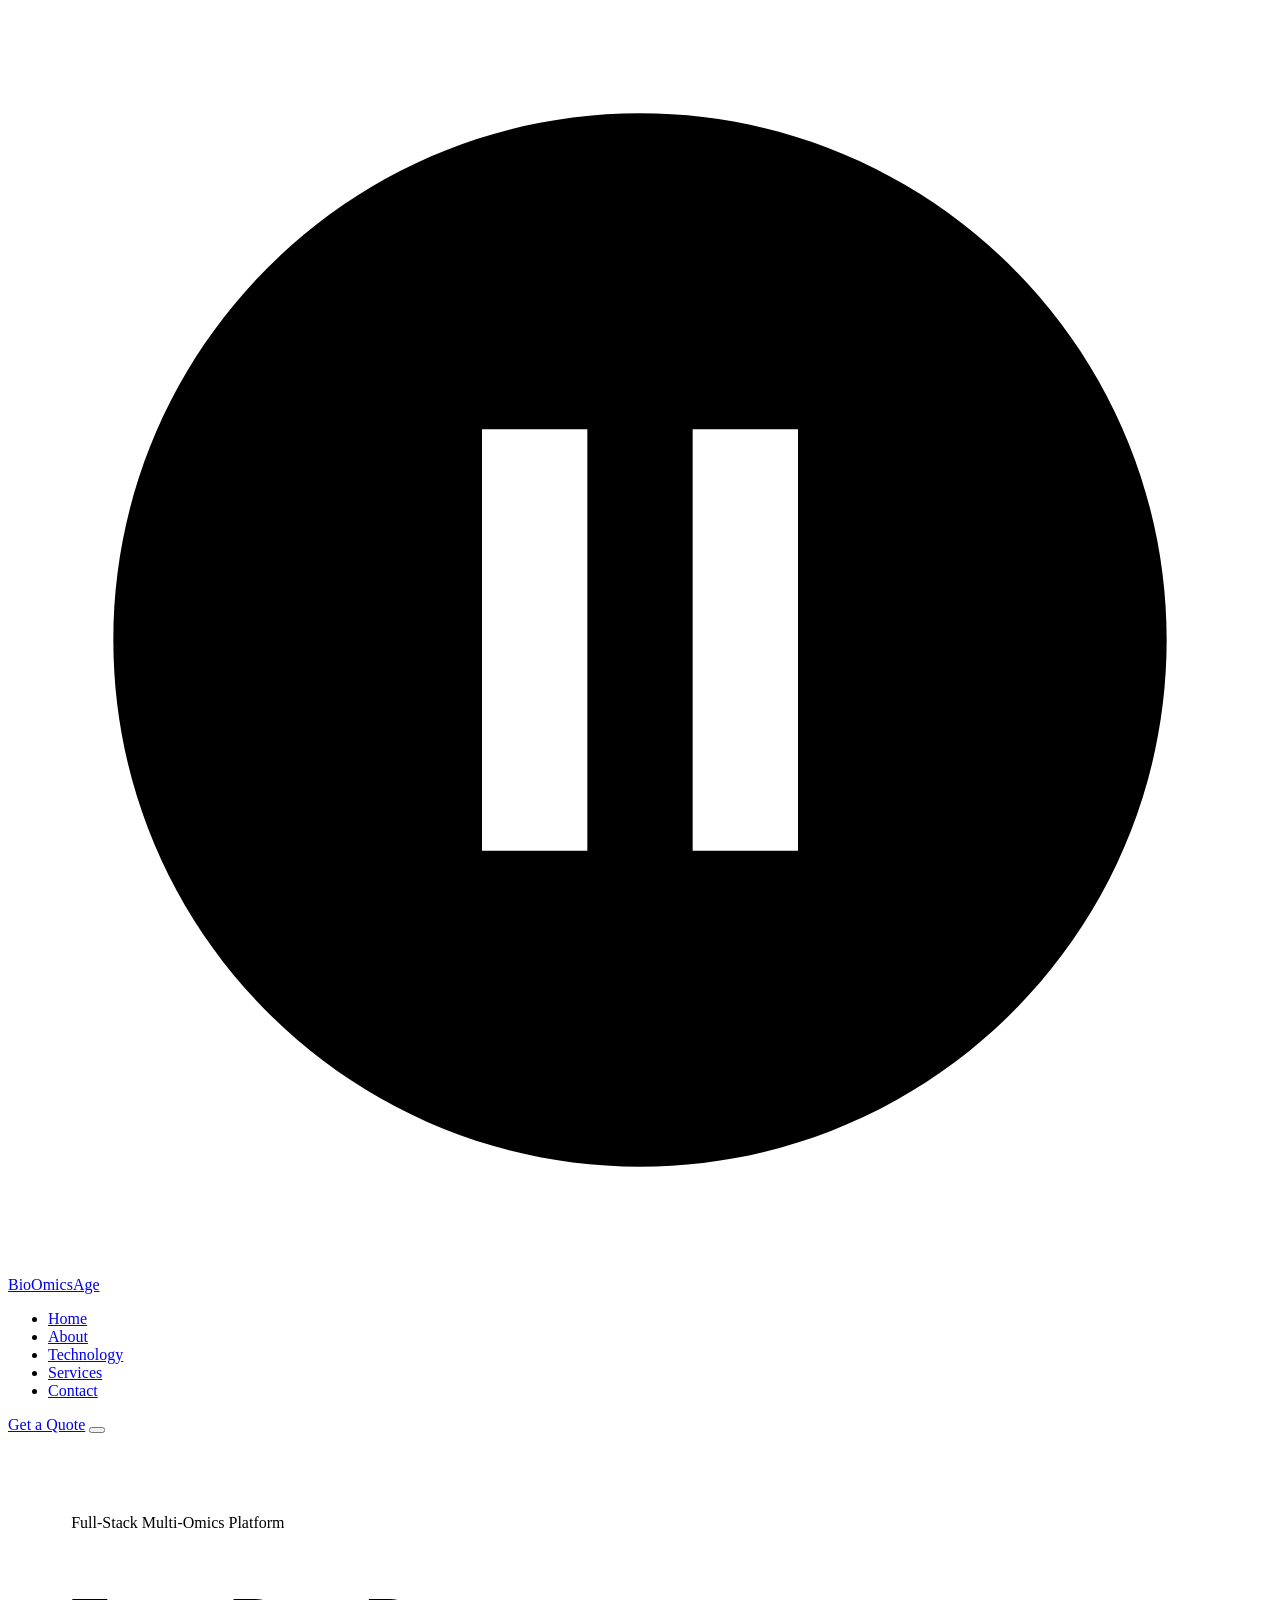
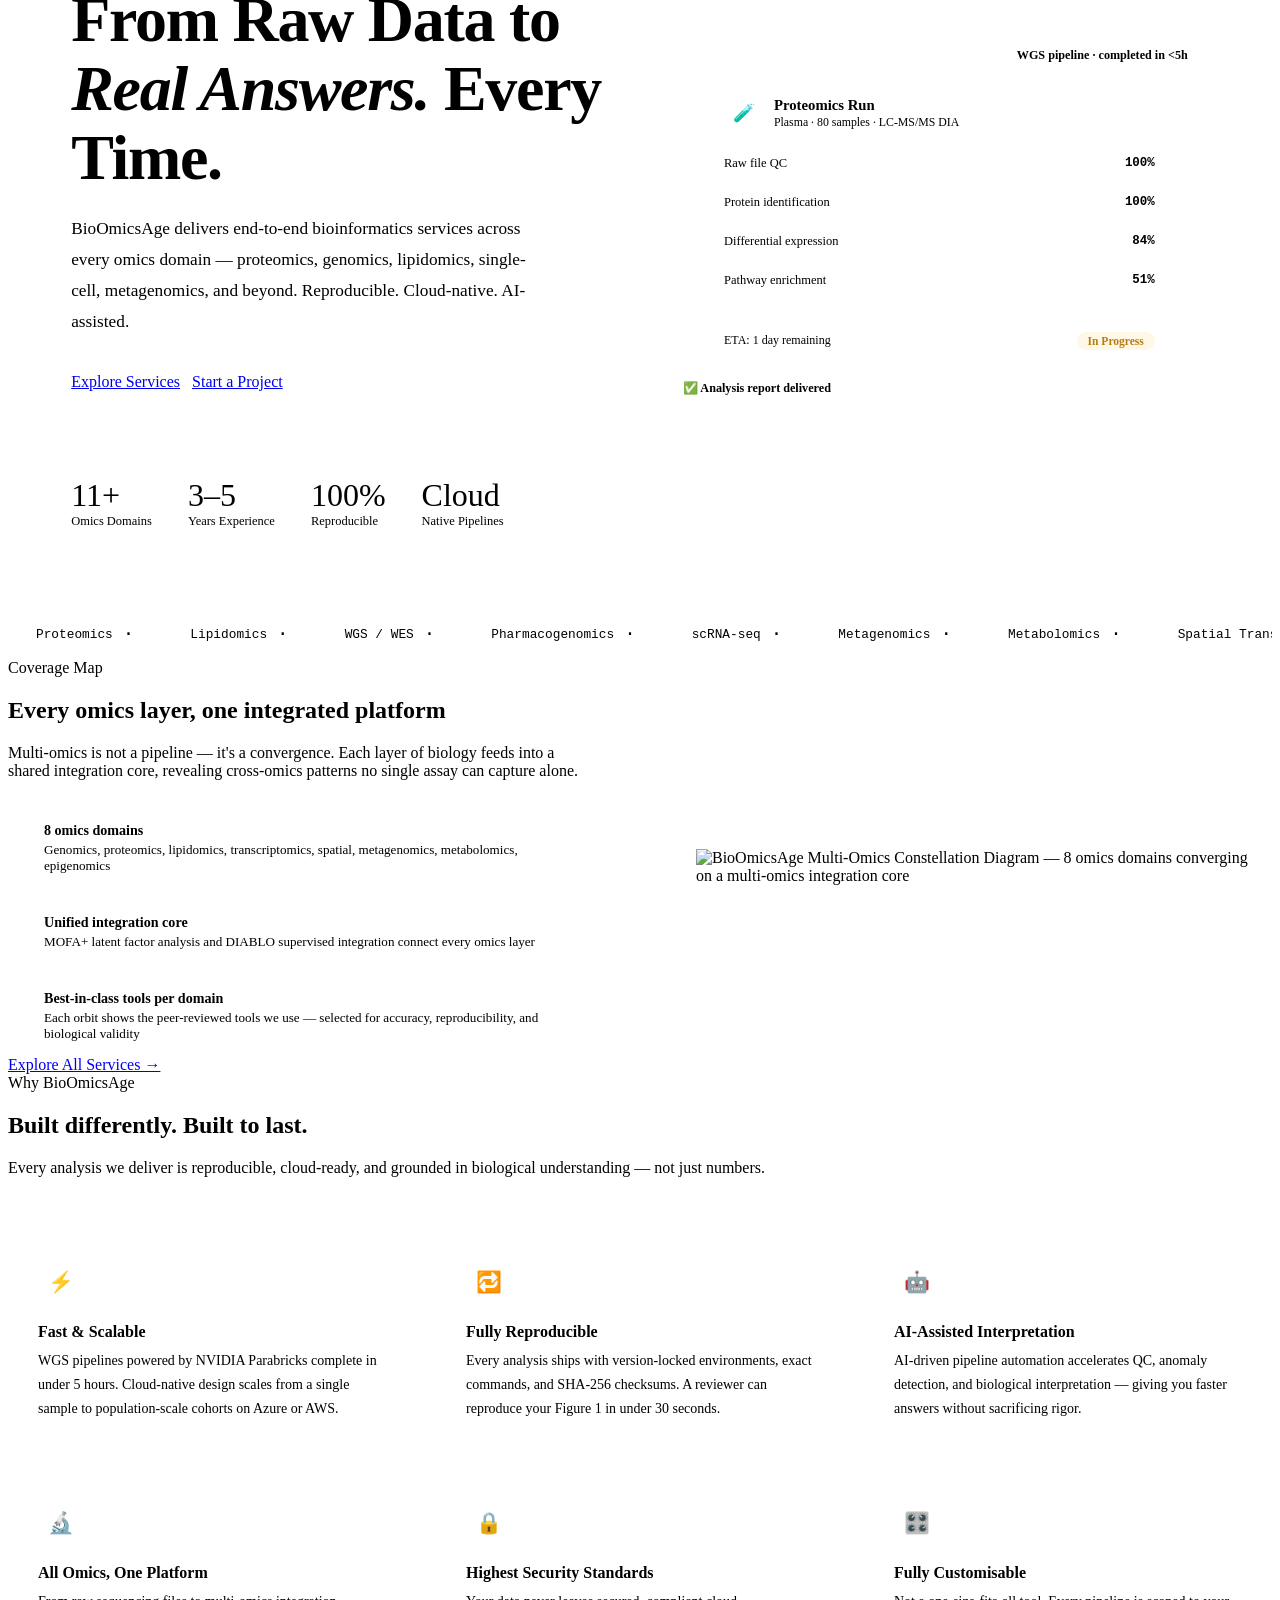
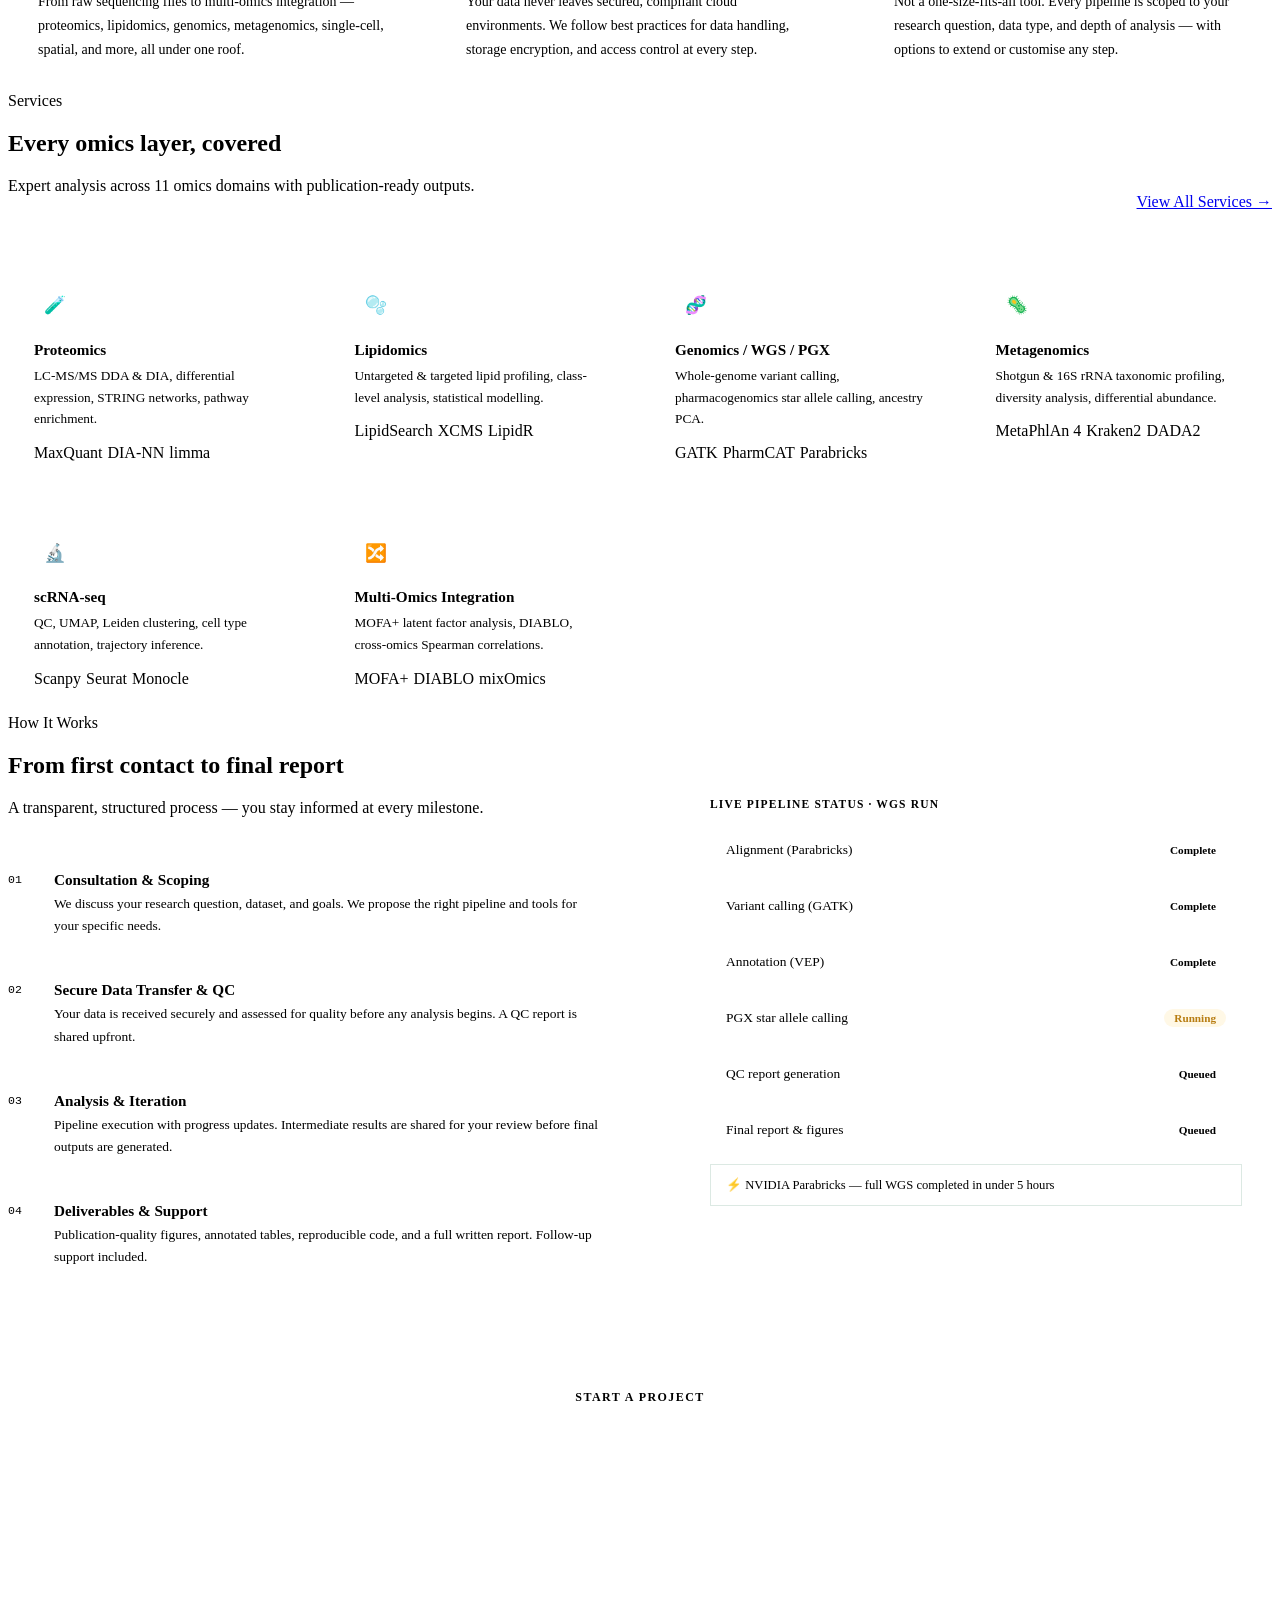
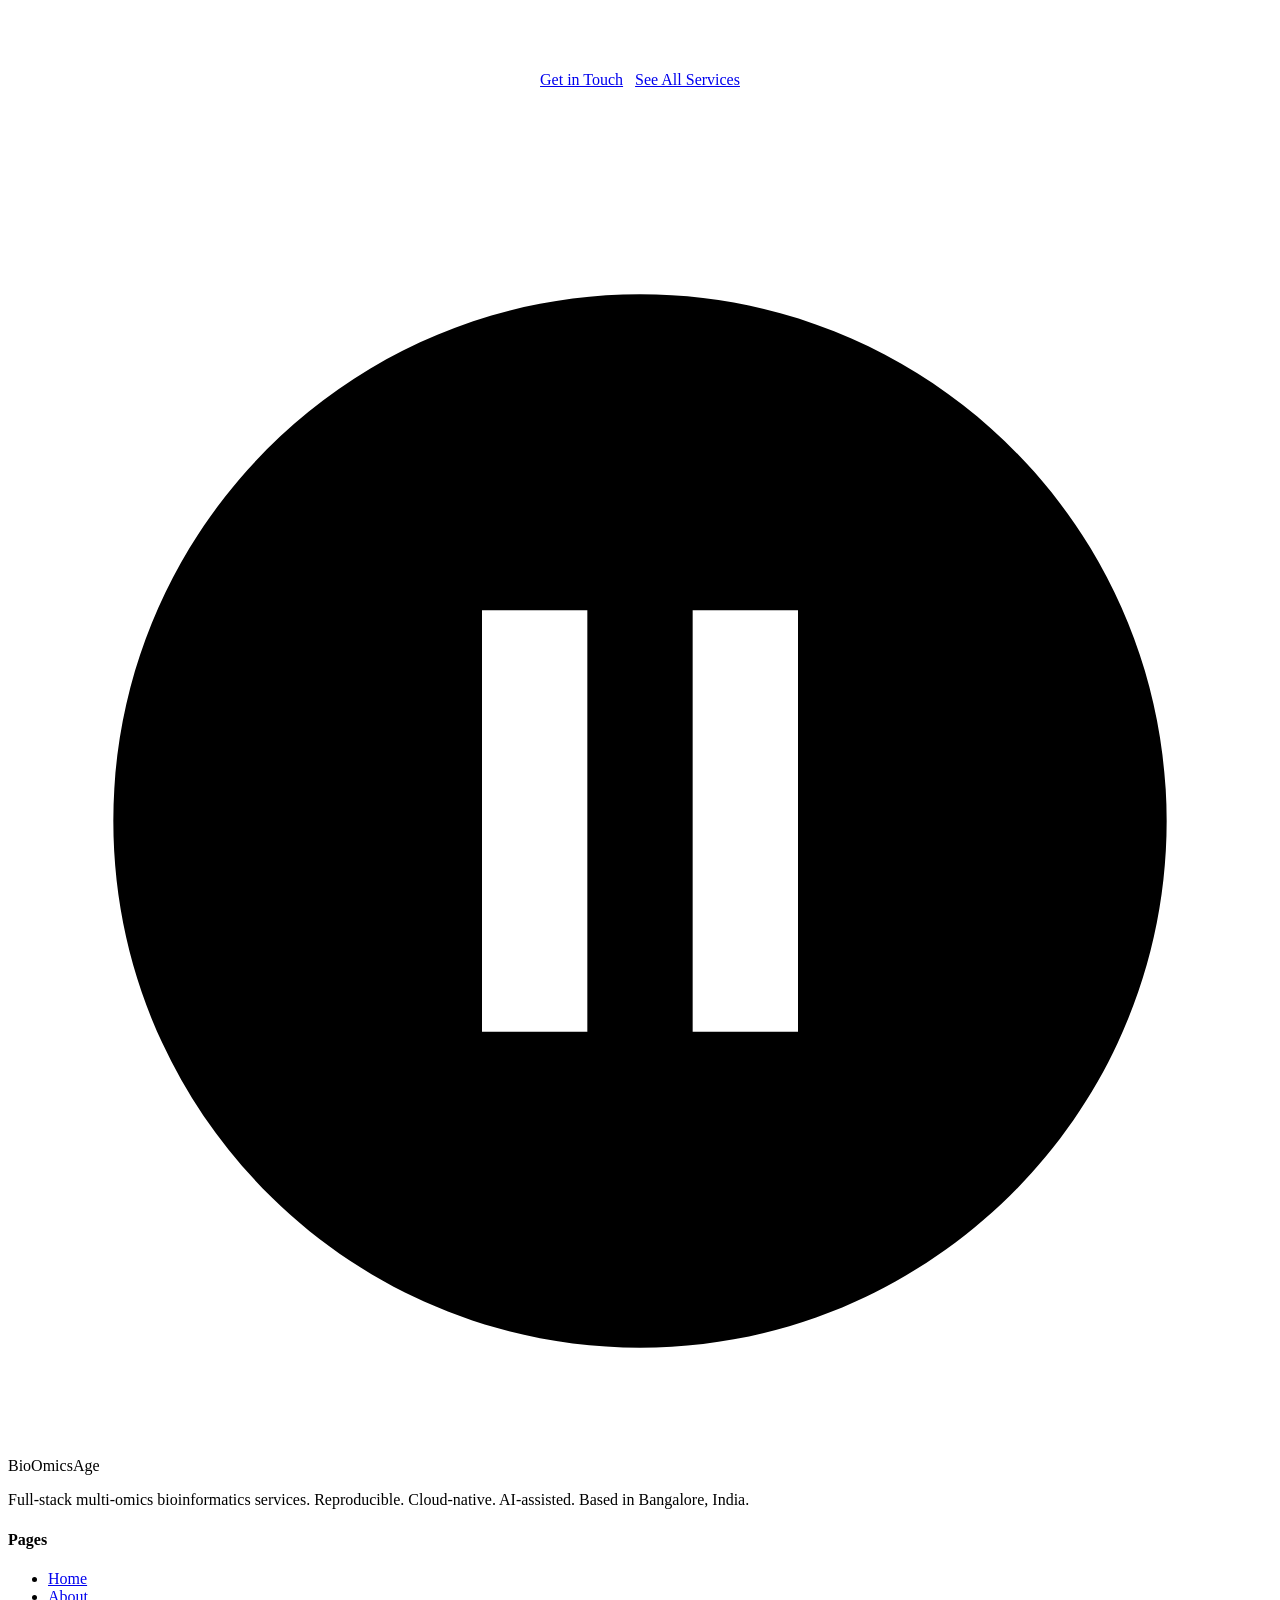
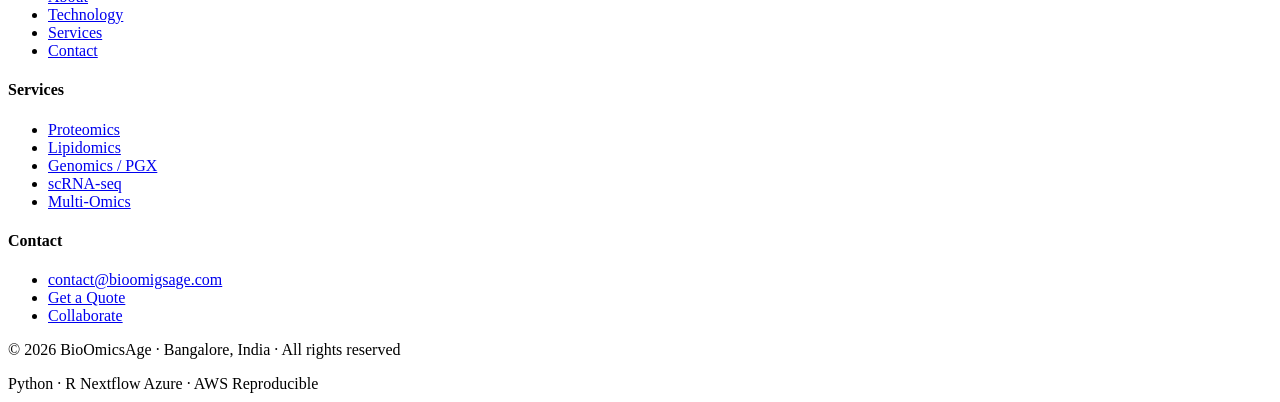
==== files/index.html @ f35cfec7 "Initial commit: PhD website Co-Authored-By: Claude Sonnet 4.6 <noreply@anthropic.com>" ====
<!DOCTYPE html>
<html lang="en">
<head>
<meta charset="UTF-8"/>
<meta name="viewport" content="width=device-width, initial-scale=1.0"/>
<title>BioOmicsAge — From Raw Data to Real Answers. Every Time.</title>
<meta name="description" content="BioOmicsAge delivers full-stack multi-omics bioinformatics services — proteomics, lipidomics, genomics, metagenomics, single-cell, and more. Reproducible. Cloud-native. AI-assisted."/>
<link rel="stylesheet" href="shared.css"/>
<style>
/* ── HOME-SPECIFIC ── */
.hero {
  min-height: calc(100vh - var(--nav-h));
  display: grid; grid-template-columns: 1fr 1fr;
  gap: 60px; align-items: center;
  max-width: var(--max-w); margin: 0 auto;
  padding: 80px 5% 80px;
}
.hero-headline {
  font-family: 'DM Serif Display', serif;
  font-size: clamp(2.6rem, 5vw, 4rem);
  line-height: 1.08; letter-spacing: -0.02em;
  color: var(--ink); margin-bottom: 22px;
}
.hero-headline em { font-style: italic; color: var(--green); }
.hero-sub {
  font-size: 1.08rem; color: var(--ink-light);
  line-height: 1.78; font-weight: 300; max-width: 460px;
  margin-bottom: 36px;
}
.hero-actions { display: flex; gap: 12px; flex-wrap: wrap; margin-bottom: 52px; }
.hero-stats {
  display: flex; gap: 36px;
  padding-top: 36px; border-top: 1px solid var(--border);
}
.stat-n {
  font-family: 'DM Serif Display', serif;
  font-size: 2rem; color: var(--ink); line-height: 1;
}
.stat-l { font-size: 0.78rem; color: var(--muted); margin-top: 3px; }

/* Pipeline card */
.hero-visual {
  position: relative;
  padding: 32px 24px 32px 24px; /* breathing room so float-tags don't clip */
}
.pipeline-card {
  background: var(--white); border: 1px solid var(--border);
  border-radius: var(--radius-xl); padding: 30px;
  box-shadow: var(--shadow-xl);
  position: relative; overflow: hidden;
}
.pipeline-card::after {
  content: '';
  position: absolute; top: -60px; right: -60px;
  width: 220px; height: 220px;
  background: radial-gradient(circle, var(--green-glow) 0%, transparent 65%);
  border-radius: 50%; pointer-events: none;
}
.pc-header {
  display: flex; align-items: center; gap: 10px; margin-bottom: 22px;
}
.pc-icon {
  width: 40px; height: 40px; border-radius: 10px;
  background: var(--green-light);
  display: flex; align-items: center; justify-content: center; font-size: 1.1rem;
}
.pc-title { font-weight: 600; font-size: 0.92rem; }
.pc-sub { font-size: 0.74rem; color: var(--muted); margin-top: 1px; }

.progress-item { margin-bottom: 14px; }
.progress-label {
  display: flex; justify-content: space-between;
  font-size: 0.78rem; font-weight: 500; color: var(--ink-soft);
  margin-bottom: 5px;
}
.pct { color: var(--green); font-family: 'DM Mono', monospace; font-weight: 600; }
.bar { height: 5px; background: var(--surface); border-radius: 100px; overflow: hidden; }
.bar-fill {
  height: 100%; border-radius: 100px;
  background: linear-gradient(90deg, var(--green), var(--green-mid));
  animation: fillBar 1.4s ease forwards;
}

.pc-footer {
  margin-top: 18px; padding-top: 16px; border-top: 1px solid var(--border);
  display: flex; justify-content: space-between; align-items: center;
}
.pc-footer-txt { font-size: 0.75rem; color: var(--muted); }
.status-pill {
  border-radius: 100px; padding: 3px 11px;
  font-size: 0.72rem; font-weight: 700;
}
.pill-running { background: #fff8e6; color: #b87d12; }
.pill-done    { background: var(--green-light); color: var(--green); }

.float-tag {
  position: absolute; background: var(--white);
  border: 1px solid var(--border); border-radius: var(--radius);
  padding: 8px 13px; font-size: 0.76rem; font-weight: 600;
  box-shadow: var(--shadow); display: flex; align-items: center; gap: 7px;
  white-space: nowrap; z-index: 2;
}
/* Repositioned inside the hero-visual padding so they don't overflow left column */
.float-tag:nth-child(1) { top: 8px; right: 8px; animation: float 3.2s ease-in-out infinite; }
.float-tag:nth-child(2) { bottom: 8px; left: 0px; animation: float 3.2s ease-in-out 1.6s infinite; }
.ft-dot { width: 7px; height: 7px; border-radius: 50%; background: var(--green); animation: pulse-dot 2s ease-in-out infinite; }

/* ── MARQUEE STRIP ── */
.marquee-strip {
  background: var(--off-white); border-top: 1px solid var(--border);
  border-bottom: 1px solid var(--border);
  padding: 14px 0; overflow: hidden;
}
.marquee-track {
  display: flex; gap: 0;
  animation: marquee 30s linear infinite;
  width: max-content;
}
.marquee-item {
  display: flex; align-items: center; gap: 10px;
  padding: 0 28px; white-space: nowrap;
  font-size: 0.8rem; font-weight: 500; color: var(--ink-soft);
  font-family: 'DM Mono', monospace;
}
.marquee-item::after {
  content: '·'; color: var(--border-mid); font-size: 1.2rem;
}
@keyframes marquee { to { transform: translateX(-50%); } }

/* ── WHY SECTION ── */
.why-grid {
  display: grid; grid-template-columns: repeat(3,1fr); gap: 20px;
  margin-top: 52px;
}
.why-card {
  background: var(--white); border: 1px solid var(--border);
  border-radius: var(--radius-lg); padding: 30px;
  transition: all 0.25s;
}
.why-card:hover {
  box-shadow: var(--shadow-lg); transform: translateY(-3px);
  border-color: rgba(26,107,66,0.2);
}
.why-icon {
  width: 46px; height: 46px; border-radius: 12px;
  background: var(--green-light);
  display: flex; align-items: center; justify-content: center;
  font-size: 1.3rem; margin-bottom: 18px;
}
.why-title { font-weight: 700; font-size: 1rem; margin-bottom: 8px; }
.why-desc { font-size: 0.875rem; color: var(--ink-light); line-height: 1.7; }

/* ── SERVICES PREVIEW ── */
.services-grid {
  display: grid; grid-template-columns: repeat(auto-fill, minmax(300px, 1fr));
  gap: 18px; margin-top: 48px;
}
.service-card {
  background: var(--white); border: 1px solid var(--border);
  border-radius: var(--radius-lg); padding: 26px;
  transition: all 0.25s; cursor: default;
}
.service-card:hover {
  box-shadow: var(--shadow-lg); transform: translateY(-3px);
  border-color: rgba(26,107,66,0.2);
}
.service-card:hover .s-icon { background: var(--green); }
.s-icon {
  width: 42px; height: 42px; border-radius: 10px;
  background: var(--green-light);
  display: flex; align-items: center; justify-content: center;
  font-size: 1.1rem; margin-bottom: 14px; transition: background 0.25s;
}
.s-name { font-weight: 600; font-size: 0.95rem; margin-bottom: 6px; }
.s-desc { font-size: 0.83rem; color: var(--muted); line-height: 1.65; margin-bottom: 14px; }
.s-tools { display: flex; flex-wrap: wrap; gap: 5px; }

/* ── PROCESS ── */
.process-grid {
  display: grid; grid-template-columns: 1fr 1fr;
  gap: 80px; align-items: center;
}
.process-steps { display: flex; flex-direction: column; }
.p-step {
  display: flex; gap: 20px;
  padding: 22px 0; border-bottom: 1px solid var(--border);
}
.p-step:last-child { border-bottom: none; }
.p-num {
  font-family: 'DM Mono', monospace; font-size: 0.72rem;
  font-weight: 500; color: var(--muted); min-width: 26px; padding-top: 2px;
}
.p-title { font-weight: 600; font-size: 0.95rem; margin-bottom: 4px; }
.p-desc { font-size: 0.84rem; color: var(--muted); line-height: 1.65; }

.process-visual {
  background: var(--off-white); border: 1px solid var(--border);
  border-radius: var(--radius-xl); padding: 30px;
  display: flex; flex-direction: column; gap: 12px;
}
.pv-label {
  font-size: 0.72rem; font-weight: 700; letter-spacing: 0.1em;
  text-transform: uppercase; color: var(--muted); margin-bottom: 6px;
}
.pv-row {
  background: var(--white); border: 1px solid var(--border);
  border-radius: var(--radius); padding: 13px 16px;
  display: flex; justify-content: space-between; align-items: center;
}
.pv-row-name { font-size: 0.84rem; font-weight: 500; }
.pv-status {
  font-size: 0.7rem; font-weight: 700; border-radius: 100px; padding: 3px 10px;
}
.s-done    { background: var(--green-light); color: var(--green); }
.s-running { background: #fff8e6; color: #b87d12; }
.s-queue   { background: var(--tag-bg); color: var(--muted); }
.pv-note {
  background: var(--green-pale); border: 1px solid rgba(26,107,66,0.15);
  border-radius: var(--radius); padding: 12px 15px;
  font-size: 0.79rem; color: var(--green); font-weight: 500;
}

/* ── CTA BAND ── */
.cta-band {
  background: var(--ink); padding: 100px 5%;
  text-align: center;
}
.cta-inner { max-width: 620px; margin: 0 auto; }
.cta-label { color: var(--green-mid); font-size: 0.75rem; font-weight: 700; letter-spacing: 0.12em; text-transform: uppercase; margin-bottom: 18px; }
.cta-title {
  font-family: 'DM Serif Display', serif;
  font-size: clamp(2rem, 4vw, 3.2rem);
  color: white; line-height: 1.12; margin-bottom: 18px;
}
.cta-sub { color: rgba(255,255,255,0.45); font-size: 0.98rem; line-height: 1.75; margin-bottom: 36px; font-weight: 300; }
.cta-actions { display: flex; gap: 12px; justify-content: center; flex-wrap: wrap; }

@media (max-width: 900px) {
  .hero { grid-template-columns: 1fr; padding: 56px 5%; }
  .hero-visual { display: none; }
  .why-grid { grid-template-columns: 1fr; }
  .process-grid { grid-template-columns: 1fr; gap: 40px; }
  .services-grid { grid-template-columns: 1fr; }
  .constellation-grid { grid-template-columns: 1fr !important; }
}
</style>
</head>
<body class="page-body">

<!-- NAV -->
<nav class="nav" id="nav">
  <div class="nav-inner">
    <a href="index.html" class="nav-logo">
      <div class="nav-logo-mark">
        <svg viewBox="0 0 24 24"><path d="M12 2C6.48 2 2 6.48 2 12s4.48 10 10 10 10-4.48 10-10S17.52 2 12 2zm-1 14H9V8h2v8zm4 0h-2V8h2v8z"/></svg>
      </div>
      BioOmicsAge
    </a>
    <ul class="nav-links">
      <li><a href="index.html" class="active">Home</a></li>
      <li><a href="about.html">About</a></li>
      <li><a href="technology.html">Technology</a></li>
      <li><a href="services.html">Services</a></li>
      <li><a href="contact.html">Contact</a></li>
    </ul>
    <a href="contact.html" class="nav-cta">Get a Quote</a>
    <button class="nav-hamburger" aria-label="Menu">
      <span></span><span></span><span></span>
    </button>
  </div>
</nav>

<!-- HERO -->
<section style="background: linear-gradient(160deg, var(--white) 0%, var(--off-white) 100%);">
  <div class="hero">
    <div class="fade-up">
      <div class="badge" style="margin-bottom:24px;">Full-Stack Multi-Omics Platform</div>
      <h1 class="hero-headline">From Raw Data to <em>Real Answers.</em> Every Time.</h1>
      <p class="hero-sub">BioOmicsAge delivers end-to-end bioinformatics services across every omics domain — proteomics, genomics, lipidomics, single-cell, metagenomics, and beyond. Reproducible. Cloud-native. AI-assisted.</p>
      <div class="hero-actions">
        <a href="services.html" class="btn btn-primary btn-lg">Explore Services</a>
        <a href="contact.html" class="btn btn-outline btn-lg">Start a Project</a>
      </div>
      <div class="hero-stats">
        <div><div class="stat-n">11+</div><div class="stat-l">Omics Domains</div></div>
        <div><div class="stat-n">3–5</div><div class="stat-l">Years Experience</div></div>
        <div><div class="stat-n">100%</div><div class="stat-l">Reproducible</div></div>
        <div><div class="stat-n">Cloud</div><div class="stat-l">Native Pipelines</div></div>
      </div>
    </div>
    <div class="hero-visual fade-up d3">
      <div class="float-tag"><div class="ft-dot"></div>WGS pipeline · completed in &lt;5h</div>
      <div class="float-tag">✅ Analysis report delivered</div>
      <div class="pipeline-card">
        <div class="pc-header">
          <div class="pc-icon">🧪</div>
          <div>
            <div class="pc-title">Proteomics Run</div>
            <div class="pc-sub">Plasma · 80 samples · LC-MS/MS DIA</div>
          </div>
        </div>
        <div class="progress-item">
          <div class="progress-label">Raw file QC <span class="pct">100%</span></div>
          <div class="bar"><div class="bar-fill" style="width:100%"></div></div>
        </div>
        <div class="progress-item">
          <div class="progress-label">Protein identification <span class="pct">100%</span></div>
          <div class="bar"><div class="bar-fill" style="width:100%; animation-delay:.2s"></div></div>
        </div>
        <div class="progress-item">
          <div class="progress-label">Differential expression <span class="pct">84%</span></div>
          <div class="bar"><div class="bar-fill" style="width:84%; animation-delay:.4s"></div></div>
        </div>
        <div class="progress-item">
          <div class="progress-label">Pathway enrichment <span class="pct">51%</span></div>
          <div class="bar"><div class="bar-fill" style="width:51%; animation-delay:.6s"></div></div>
        </div>
        <div class="pc-footer">
          <div class="pc-footer-txt">ETA: 1 day remaining</div>
          <div class="status-pill pill-running">In Progress</div>
        </div>
      </div>
    </div>
  </div>
</section>

<!-- MARQUEE -->
<div class="marquee-strip">
  <div class="marquee-track">
    <div class="marquee-item">Proteomics</div>
    <div class="marquee-item">Lipidomics</div>
    <div class="marquee-item">WGS / WES</div>
    <div class="marquee-item">Pharmacogenomics</div>
    <div class="marquee-item">scRNA-seq</div>
    <div class="marquee-item">Metagenomics</div>
    <div class="marquee-item">Metabolomics</div>
    <div class="marquee-item">Spatial Transcriptomics</div>
    <div class="marquee-item">Epigenomics</div>
    <div class="marquee-item">Multi-Omics Integration</div>
    <div class="marquee-item">Cancer Genomics</div>
    <div class="marquee-item">NVIDIA Parabricks</div>
    <div class="marquee-item">Azure · AWS</div>
    <!-- duplicate for seamless loop -->
    <div class="marquee-item">Proteomics</div>
    <div class="marquee-item">Lipidomics</div>
    <div class="marquee-item">WGS / WES</div>
    <div class="marquee-item">Pharmacogenomics</div>
    <div class="marquee-item">scRNA-seq</div>
    <div class="marquee-item">Metagenomics</div>
    <div class="marquee-item">Metabolomics</div>
    <div class="marquee-item">Spatial Transcriptomics</div>
    <div class="marquee-item">Epigenomics</div>
    <div class="marquee-item">Multi-Omics Integration</div>
    <div class="marquee-item">Cancer Genomics</div>
    <div class="marquee-item">NVIDIA Parabricks</div>
    <div class="marquee-item">Azure · AWS</div>
  </div>
</div>

<!-- OMICS CONSTELLATION -->
<section class="section">
  <div class="section-inner">
    <div style="display:grid; grid-template-columns:1fr 1fr; gap:80px; align-items:center;">
      <div>
        <div class="section-label">Coverage Map</div>
        <h2 class="section-title">Every omics layer, one integrated platform</h2>
        <p class="section-sub" style="margin-bottom:28px;">Multi-omics is not a pipeline — it's a convergence. Each layer of biology feeds into a shared integration core, revealing cross-omics patterns no single assay can capture alone.</p>
        <div style="display:flex; flex-direction:column; gap:12px;">
          <div style="display:flex; align-items:flex-start; gap:12px; padding:14px 16px; background:var(--off-white); border:1px solid var(--border); border-radius:var(--radius);">
            <div style="width:8px; height:8px; border-radius:50%; background:var(--green); margin-top:5px; flex-shrink:0;"></div>
            <div><div style="font-size:0.88rem; font-weight:600; margin-bottom:3px;">8 omics domains</div><div style="font-size:0.82rem; color:var(--muted);">Genomics, proteomics, lipidomics, transcriptomics, spatial, metagenomics, metabolomics, epigenomics</div></div>
          </div>
          <div style="display:flex; align-items:flex-start; gap:12px; padding:14px 16px; background:var(--off-white); border:1px solid var(--border); border-radius:var(--radius);">
            <div style="width:8px; height:8px; border-radius:50%; background:var(--green); margin-top:5px; flex-shrink:0;"></div>
            <div><div style="font-size:0.88rem; font-weight:600; margin-bottom:3px;">Unified integration core</div><div style="font-size:0.82rem; color:var(--muted);">MOFA+ latent factor analysis and DIABLO supervised integration connect every omics layer</div></div>
          </div>
          <div style="display:flex; align-items:flex-start; gap:12px; padding:14px 16px; background:var(--off-white); border:1px solid var(--border); border-radius:var(--radius);">
            <div style="width:8px; height:8px; border-radius:50%; background:var(--green); margin-top:5px; flex-shrink:0;"></div>
            <div><div style="font-size:0.88rem; font-weight:600; margin-bottom:3px;">Best-in-class tools per domain</div><div style="font-size:0.82rem; color:var(--muted);">Each orbit shows the peer-reviewed tools we use — selected for accuracy, reproducibility, and biological validity</div></div>
          </div>
        </div>
        <a href="services.html" class="btn btn-primary" style="margin-top:28px;">Explore All Services →</a>
      </div>
      <div style="border:1px solid var(--border); border-radius:var(--radius-xl); overflow:visible; background:var(--white); padding:16px;">
        <img src="omics-constellation.svg" alt="BioOmicsAge Multi-Omics Constellation Diagram — 8 omics domains converging on a multi-omics integration core" style="width:100%; display:block;"/>
      </div>
    </div>
  </div>
</section>

<!-- WHY BIOOMIGSAGE -->
<section class="section surface">
  <div class="section-inner">
    <div class="section-label">Why BioOmicsAge</div>
    <h2 class="section-title">Built differently. Built to last.</h2>
    <p class="section-sub">Every analysis we deliver is reproducible, cloud-ready, and grounded in biological understanding — not just numbers.</p>
    <div class="why-grid">
      <div class="why-card fade-up">
        <div class="why-icon">⚡</div>
        <div class="why-title">Fast & Scalable</div>
        <div class="why-desc">WGS pipelines powered by NVIDIA Parabricks complete in under 5 hours. Cloud-native design scales from a single sample to population-scale cohorts on Azure or AWS.</div>
      </div>
      <div class="why-card fade-up d2">
        <div class="why-icon">🔁</div>
        <div class="why-title">Fully Reproducible</div>
        <div class="why-desc">Every analysis ships with version-locked environments, exact commands, and SHA-256 checksums. A reviewer can reproduce your Figure 1 in under 30 seconds.</div>
      </div>
      <div class="why-card fade-up d3">
        <div class="why-icon">🤖</div>
        <div class="why-title">AI-Assisted Interpretation</div>
        <div class="why-desc">AI-driven pipeline automation accelerates QC, anomaly detection, and biological interpretation — giving you faster answers without sacrificing rigor.</div>
      </div>
      <div class="why-card fade-up d1">
        <div class="why-icon">🔬</div>
        <div class="why-title">All Omics, One Platform</div>
        <div class="why-desc">From raw sequencing files to multi-omics integration — proteomics, lipidomics, genomics, metagenomics, single-cell, spatial, and more, all under one roof.</div>
      </div>
      <div class="why-card fade-up d2">
        <div class="why-icon">🔒</div>
        <div class="why-title">Highest Security Standards</div>
        <div class="why-desc">Your data never leaves secured, compliant cloud environments. We follow best practices for data handling, storage encryption, and access control at every step.</div>
      </div>
      <div class="why-card fade-up d3">
        <div class="why-icon">🎛️</div>
        <div class="why-title">Fully Customisable</div>
        <div class="why-desc">Not a one-size-fits-all tool. Every pipeline is scoped to your research question, data type, and depth of analysis — with options to extend or customise any step.</div>
      </div>
    </div>
  </div>
</section>

<!-- SERVICES PREVIEW -->
<section class="section">
  <div class="section-inner">
    <div style="display:flex; justify-content:space-between; align-items:flex-end; flex-wrap:wrap; gap:20px; margin-bottom:0">
      <div>
        <div class="section-label">Services</div>
        <h2 class="section-title">Every omics layer, covered</h2>
        <p class="section-sub">Expert analysis across 11 omics domains with publication-ready outputs.</p>
      </div>
      <a href="services.html" class="btn btn-outline">View All Services →</a>
    </div>
    <div class="services-grid">
      <div class="service-card"><div class="s-icon">🧪</div><div class="s-name">Proteomics</div><div class="s-desc">LC-MS/MS DDA & DIA, differential expression, STRING networks, pathway enrichment.</div><div class="s-tools"><span class="tool-tag">MaxQuant</span><span class="tool-tag">DIA-NN</span><span class="tool-tag">limma</span></div></div>
      <div class="service-card"><div class="s-icon">🫧</div><div class="s-name">Lipidomics</div><div class="s-desc">Untargeted & targeted lipid profiling, class-level analysis, statistical modelling.</div><div class="s-tools"><span class="tool-tag">LipidSearch</span><span class="tool-tag">XCMS</span><span class="tool-tag">LipidR</span></div></div>
      <div class="service-card"><div class="s-icon">🧬</div><div class="s-name">Genomics / WGS / PGX</div><div class="s-desc">Whole-genome variant calling, pharmacogenomics star allele calling, ancestry PCA.</div><div class="s-tools"><span class="tool-tag">GATK</span><span class="tool-tag">PharmCAT</span><span class="tool-tag">Parabricks</span></div></div>
      <div class="service-card"><div class="s-icon">🦠</div><div class="s-name">Metagenomics</div><div class="s-desc">Shotgun & 16S rRNA taxonomic profiling, diversity analysis, differential abundance.</div><div class="s-tools"><span class="tool-tag">MetaPhlAn 4</span><span class="tool-tag">Kraken2</span><span class="tool-tag">DADA2</span></div></div>
      <div class="service-card"><div class="s-icon">🔬</div><div class="s-name">scRNA-seq</div><div class="s-desc">QC, UMAP, Leiden clustering, cell type annotation, trajectory inference.</div><div class="s-tools"><span class="tool-tag">Scanpy</span><span class="tool-tag">Seurat</span><span class="tool-tag">Monocle</span></div></div>
      <div class="service-card"><div class="s-icon">🔀</div><div class="s-name">Multi-Omics Integration</div><div class="s-desc">MOFA+ latent factor analysis, DIABLO, cross-omics Spearman correlations.</div><div class="s-tools"><span class="tool-tag">MOFA+</span><span class="tool-tag">DIABLO</span><span class="tool-tag">mixOmics</span></div></div>
    </div>
  </div>
</section>

<!-- PROCESS -->
<section class="section surface">
  <div class="section-inner">
    <div class="process-grid">
      <div>
        <div class="section-label">How It Works</div>
        <h2 class="section-title">From first contact to final report</h2>
        <p class="section-sub" style="margin-bottom:32px;">A transparent, structured process — you stay informed at every milestone.</p>
        <div class="process-steps">
          <div class="p-step"><div class="p-num">01</div><div><div class="p-title">Consultation & Scoping</div><div class="p-desc">We discuss your research question, dataset, and goals. We propose the right pipeline and tools for your specific needs.</div></div></div>
          <div class="p-step"><div class="p-num">02</div><div><div class="p-title">Secure Data Transfer & QC</div><div class="p-desc">Your data is received securely and assessed for quality before any analysis begins. A QC report is shared upfront.</div></div></div>
          <div class="p-step"><div class="p-num">03</div><div><div class="p-title">Analysis & Iteration</div><div class="p-desc">Pipeline execution with progress updates. Intermediate results are shared for your review before final outputs are generated.</div></div></div>
          <div class="p-step"><div class="p-num">04</div><div><div class="p-title">Deliverables & Support</div><div class="p-desc">Publication-quality figures, annotated tables, reproducible code, and a full written report. Follow-up support included.</div></div></div>
        </div>
      </div>
      <div class="process-visual">
        <div class="pv-label">Live Pipeline Status · WGS Run</div>
        <div class="pv-row"><div class="pv-row-name">Alignment (Parabricks)</div><span class="pv-status s-done">Complete</span></div>
        <div class="pv-row"><div class="pv-row-name">Variant calling (GATK)</div><span class="pv-status s-done">Complete</span></div>
        <div class="pv-row"><div class="pv-row-name">Annotation (VEP)</div><span class="pv-status s-done">Complete</span></div>
        <div class="pv-row"><div class="pv-row-name">PGX star allele calling</div><span class="pv-status s-running">Running</span></div>
        <div class="pv-row"><div class="pv-row-name">QC report generation</div><span class="pv-status s-queue">Queued</span></div>
        <div class="pv-row"><div class="pv-row-name">Final report & figures</div><span class="pv-status s-queue">Queued</span></div>
        <div class="pv-note">⚡ NVIDIA Parabricks — full WGS completed in under 5 hours</div>
      </div>
    </div>
  </div>
</section>

<!-- CTA BAND -->
<section class="cta-band">
  <div class="cta-inner">
    <div class="cta-label">Start a Project</div>
    <h2 class="cta-title">Ready to unlock your data's potential?</h2>
    <p class="cta-sub">Share your dataset and research question — we'll respond within 24 hours with a scoping proposal and timeline.</p>
    <div class="cta-actions">
      <a href="contact.html" class="btn btn-primary btn-lg">Get in Touch</a>
      <a href="services.html" class="btn btn-ghost btn-lg">See All Services</a>
    </div>
  </div>
</section>

<!-- FOOTER -->
<footer class="footer">
  <div class="footer-inner">
    <div class="footer-grid">
      <div class="footer-brand">
        <div class="footer-brand-logo">
          <div class="nav-logo-mark"><svg viewBox="0 0 24 24"><path d="M12 2C6.48 2 2 6.48 2 12s4.48 10 10 10 10-4.48 10-10S17.52 2 12 2zm-1 14H9V8h2v8zm4 0h-2V8h2v8z"/></svg></div>
          BioOmicsAge
        </div>
        <p>Full-stack multi-omics bioinformatics services. Reproducible. Cloud-native. AI-assisted. Based in Bangalore, India.</p>
      </div>
      <div class="footer-col">
        <h4>Pages</h4>
        <ul>
          <li><a href="index.html">Home</a></li>
          <li><a href="about.html">About</a></li>
          <li><a href="technology.html">Technology</a></li>
          <li><a href="services.html">Services</a></li>
          <li><a href="contact.html">Contact</a></li>
        </ul>
      </div>
      <div class="footer-col">
        <h4>Services</h4>
        <ul>
          <li><a href="services.html">Proteomics</a></li>
          <li><a href="services.html">Lipidomics</a></li>
          <li><a href="services.html">Genomics / PGX</a></li>
          <li><a href="services.html">scRNA-seq</a></li>
          <li><a href="services.html">Multi-Omics</a></li>
        </ul>
      </div>
      <div class="footer-col">
        <h4>Contact</h4>
        <ul>
          <li><a href="mailto:contact@bioomigsage.com">contact@bioomigsage.com</a></li>
          <li><a href="contact.html">Get a Quote</a></li>
          <li><a href="contact.html">Collaborate</a></li>
        </ul>
      </div>
    </div>
    <div class="footer-bottom">
      <p>© 2026 BioOmicsAge · Bangalore, India · All rights reserved</p>
      <div class="footer-chips">
        <span class="footer-chip">Python · R</span>
        <span class="footer-chip">Nextflow</span>
        <span class="footer-chip">Azure · AWS</span>
        <span class="footer-chip">Reproducible</span>
      </div>
    </div>
  </div>
</footer>

<script>
  // Nav scroll effect
  const nav = document.getElementById('nav');
  window.addEventListener('scroll', () => {
    nav.classList.toggle('scrolled', window.scrollY > 20);
  });
</script>
</body>
</html>
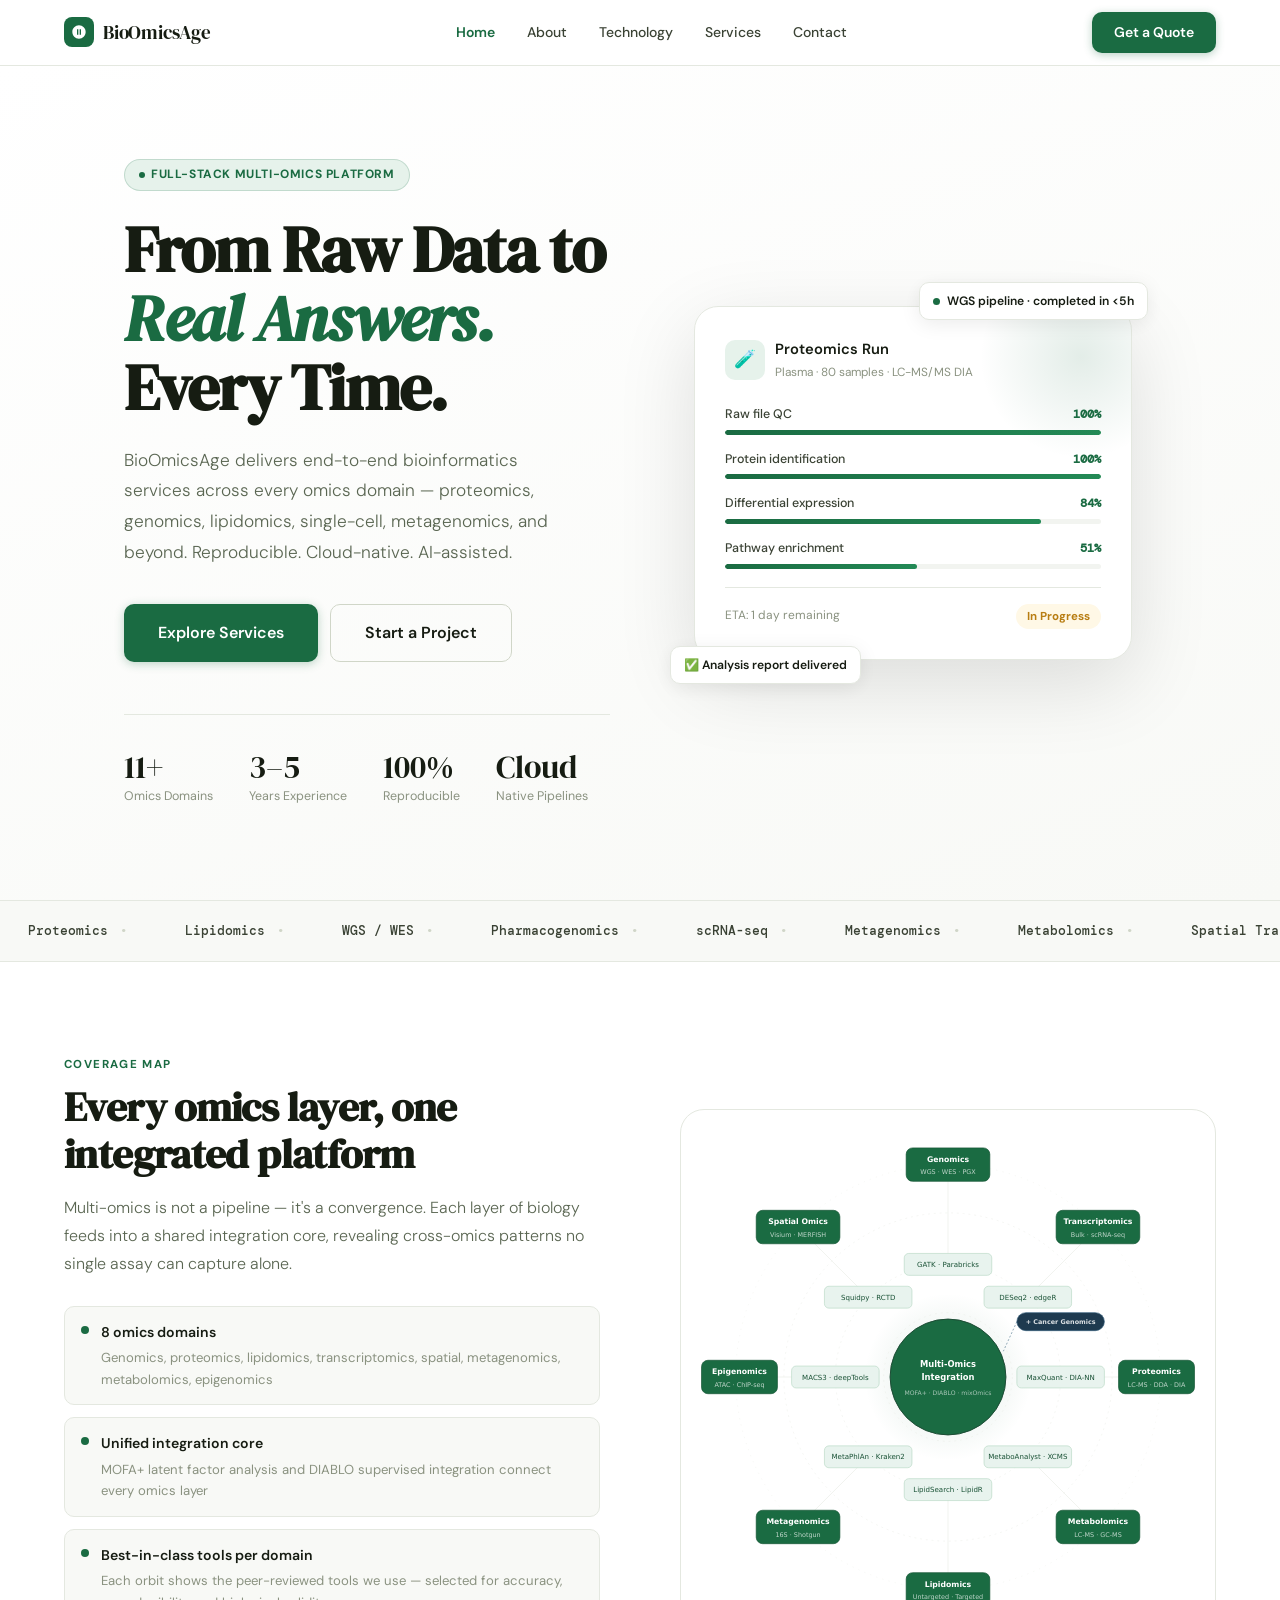
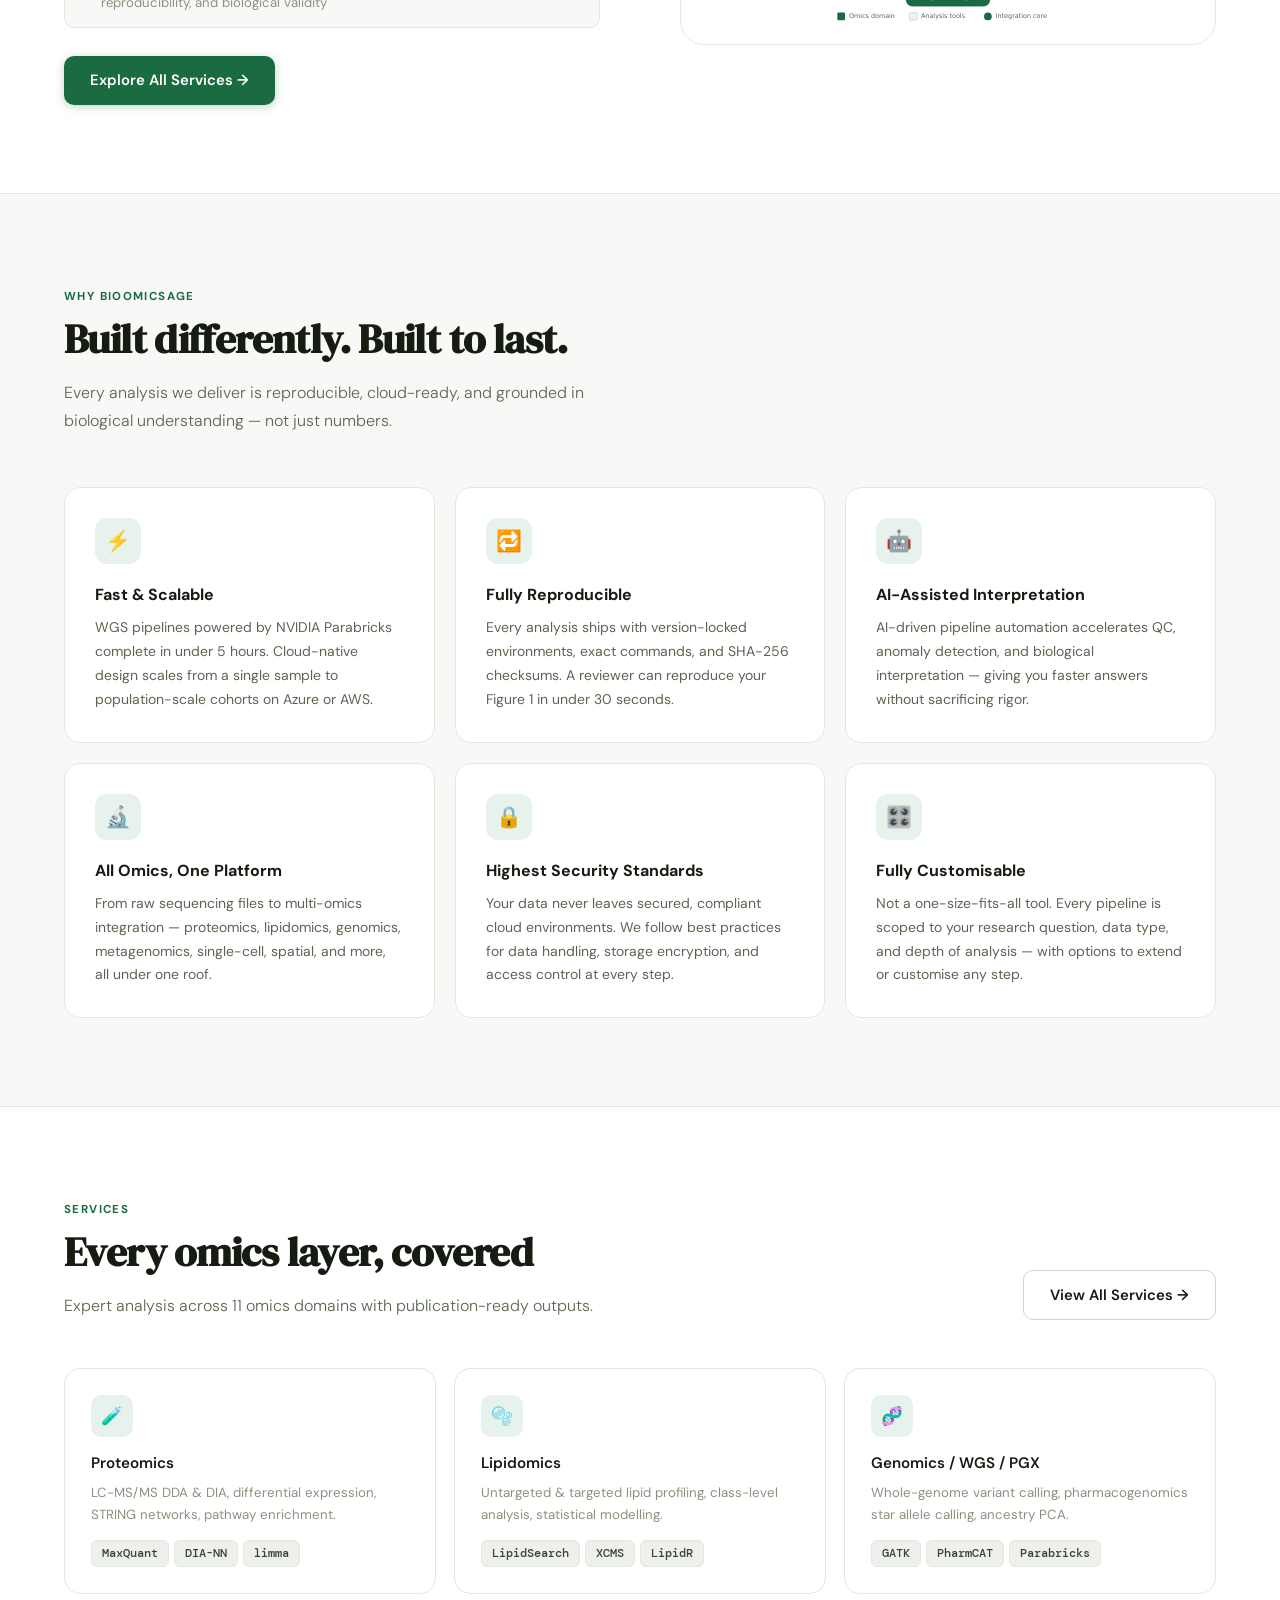
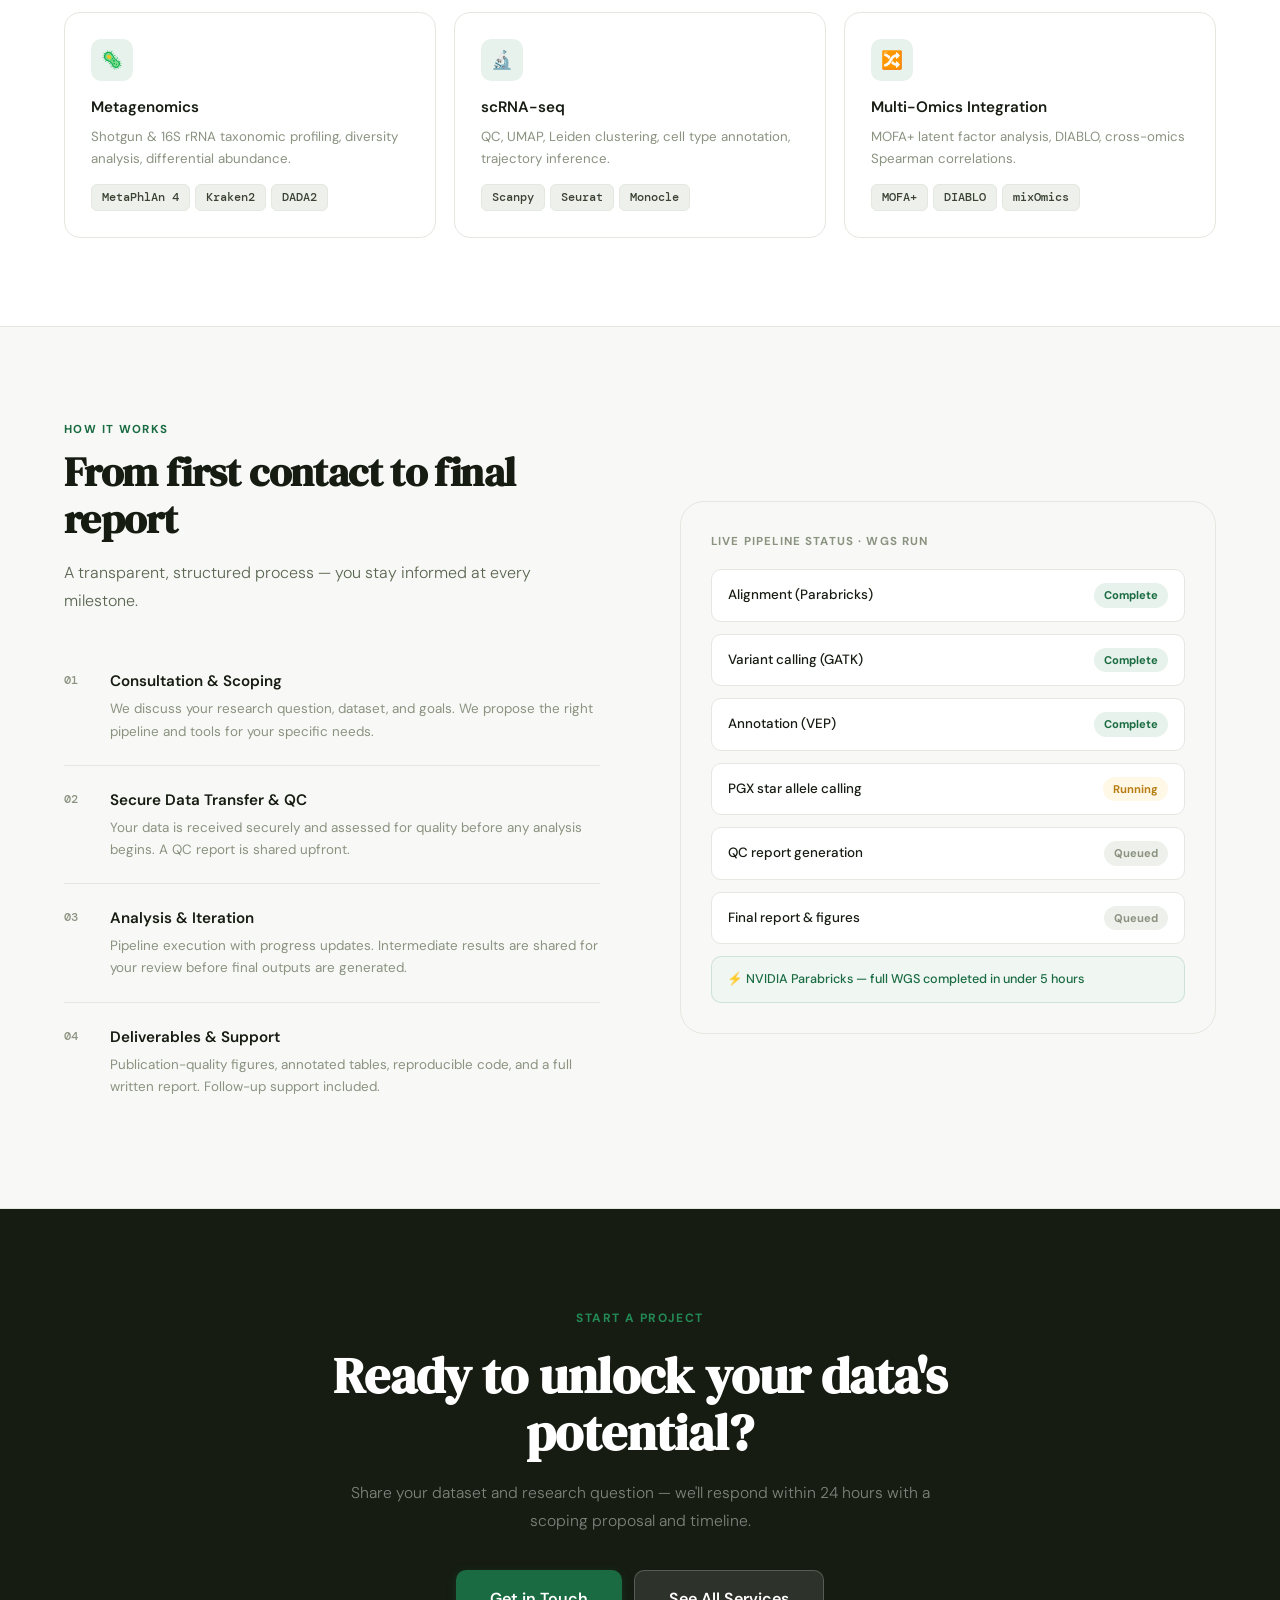
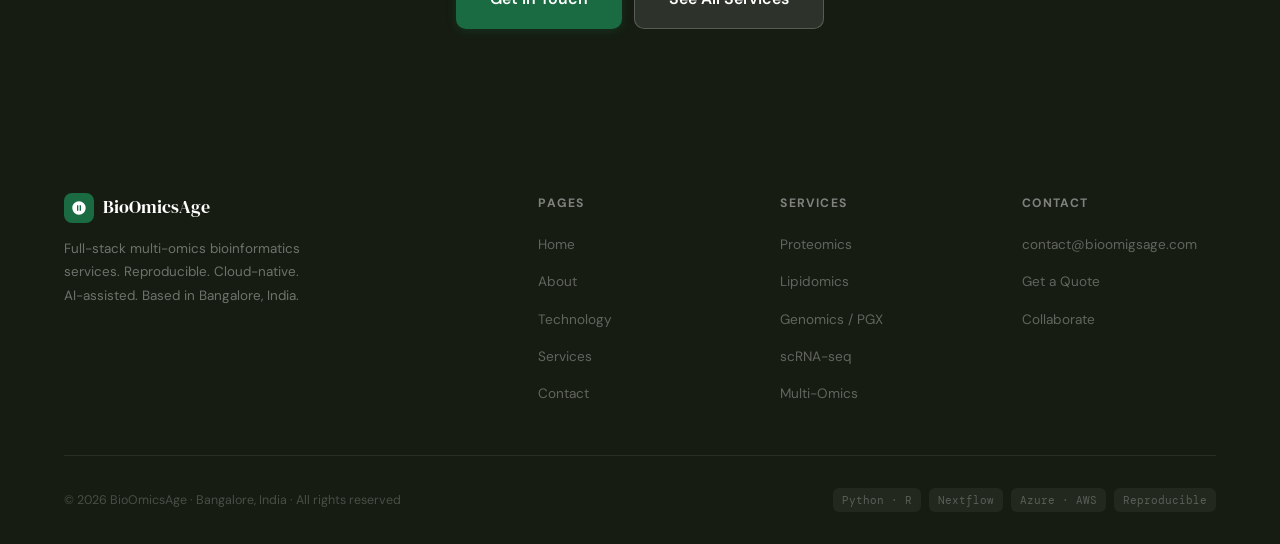
==== commit 6b21258f: "Restructure project for GitHub: organize assets, add README and .gitignore - Move shared.css → asset" ====
--- a/files/index.html
+++ b/files/index.html
@@ -5,7 +5,7 @@
 <meta name="viewport" content="width=device-width, initial-scale=1.0"/>
 <title>BioOmicsAge — From Raw Data to Real Answers. Every Time.</title>
 <meta name="description" content="BioOmicsAge delivers full-stack multi-omics bioinformatics services — proteomics, lipidomics, genomics, metagenomics, single-cell, and more. Reproducible. Cloud-native. AI-assisted."/>
-<link rel="stylesheet" href="shared.css"/>
+<link rel="stylesheet" href="../assets/css/shared.css"/>
 <style>
 /* ── HOME-SPECIFIC ── */
 .hero {
@@ -382,7 +382,7 @@
         <a href="services.html" class="btn btn-primary" style="margin-top:28px;">Explore All Services →</a>
       </div>
       <div style="border:1px solid var(--border); border-radius:var(--radius-xl); overflow:visible; background:var(--white); padding:16px;">
-        <img src="omics-constellation.svg" alt="BioOmicsAge Multi-Omics Constellation Diagram — 8 omics domains converging on a multi-omics integration core" style="width:100%; display:block;"/>
+        <img src="../assets/images/omics-constellation.svg" alt="BioOmicsAge Multi-Omics Constellation Diagram — 8 omics domains converging on a multi-omics integration core" style="width:100%; display:block;"/>
       </div>
     </div>
   </div>
--- a/assets/css/shared.css
+++ b/assets/css/shared.css
@@ -0,0 +1,318 @@
+/* ═══════════════════════════════════════════
+   BioOmicsAge — Shared Stylesheet
+   Clean white · Green accent · DM fonts
+   ═══════════════════════════════════════════ */
+
+@import url('https://fonts.googleapis.com/css2?family=DM+Serif+Display:ital@0;1&family=DM+Sans:ital,wght@0,300;0,400;0,500;0,600;0,700;1,300&family=DM+Mono:wght@400;500&display=swap');
+
+*, *::before, *::after { box-sizing: border-box; margin: 0; padding: 0; }
+
+:root {
+  --white:        #ffffff;
+  --off-white:    #f8f9f6;
+  --surface:      #f2f4f0;
+  --border:       #e4e8e0;
+  --border-mid:   #d0d6c8;
+  --muted:        #8a9280;
+  --ink:          #161c12;
+  --ink-soft:     #3a4234;
+  --ink-light:    #5a6652;
+
+  --green:        #1a6b42;
+  --green-mid:    #238a56;
+  --green-light:  #e6f2eb;
+  --green-pale:   #f0f7f3;
+  --green-glow:   rgba(26,107,66,0.12);
+
+  --tag-bg:       #eef1eb;
+  --radius-sm:    6px;
+  --radius:       10px;
+  --radius-lg:    16px;
+  --radius-xl:    24px;
+
+  --shadow-xs:    0 1px 2px rgba(0,0,0,0.05);
+  --shadow-sm:    0 2px 8px rgba(0,0,0,0.06);
+  --shadow:       0 4px 20px rgba(0,0,0,0.08);
+  --shadow-lg:    0 12px 48px rgba(0,0,0,0.10), 0 4px 16px rgba(0,0,0,0.06);
+  --shadow-xl:    0 24px 80px rgba(0,0,0,0.12);
+
+  --nav-h:        66px;
+  --max-w:        1160px;
+  --section-py:   88px;
+}
+
+html { scroll-behavior: smooth; font-size: 16px; }
+
+body {
+  font-family: 'DM Sans', sans-serif;
+  background: var(--white);
+  color: var(--ink);
+  line-height: 1.65;
+  -webkit-font-smoothing: antialiased;
+  -moz-osx-font-smoothing: grayscale;
+}
+
+img { max-width: 100%; display: block; }
+a { text-decoration: none; color: inherit; }
+
+/* ── SCROLLBAR ── */
+::-webkit-scrollbar { width: 6px; }
+::-webkit-scrollbar-track { background: var(--off-white); }
+::-webkit-scrollbar-thumb { background: var(--border-mid); border-radius: 10px; }
+
+/* ══════════════════ NAV ══════════════════ */
+.nav {
+  position: fixed; top: 0; left: 0; right: 0; z-index: 200;
+  height: var(--nav-h);
+  background: rgba(255,255,255,0.94);
+  backdrop-filter: blur(16px);
+  border-bottom: 1px solid var(--border);
+  display: flex; align-items: center;
+  padding: 0 5%;
+  transition: box-shadow 0.3s;
+}
+.nav.scrolled { box-shadow: var(--shadow-sm); }
+
+.nav-inner {
+  width: 100%; max-width: var(--max-w); margin: 0 auto;
+  display: flex; align-items: center; justify-content: space-between;
+}
+
+.nav-logo {
+  display: flex; align-items: center; gap: 9px;
+  font-family: 'DM Serif Display', serif;
+  font-size: 1.18rem; color: var(--ink);
+  letter-spacing: -0.01em;
+}
+.nav-logo-mark {
+  width: 30px; height: 30px; border-radius: 8px;
+  background: var(--green);
+  display: flex; align-items: center; justify-content: center;
+  flex-shrink: 0;
+}
+.nav-logo-mark svg { width: 16px; height: 16px; fill: white; }
+
+.nav-links {
+  display: flex; align-items: center; gap: 4px; list-style: none;
+}
+.nav-links a {
+  padding: 6px 14px; border-radius: var(--radius-sm);
+  font-size: 0.875rem; font-weight: 500; color: var(--ink-soft);
+  transition: color 0.2s, background 0.2s;
+}
+.nav-links a:hover { color: var(--green); background: var(--green-pale); }
+.nav-links a.active { color: var(--green); font-weight: 600; }
+
+.nav-cta {
+  background: var(--green); color: white;
+  border: none; border-radius: var(--radius);
+  padding: 9px 22px; font-size: 0.875rem; font-weight: 600;
+  cursor: pointer; font-family: 'DM Sans', sans-serif;
+  display: inline-block;
+  transition: background 0.2s, transform 0.15s, box-shadow 0.2s;
+  box-shadow: 0 2px 8px rgba(26,107,66,0.3);
+}
+.nav-cta:hover {
+  background: var(--green-mid);
+  transform: translateY(-1px);
+  box-shadow: 0 4px 16px rgba(26,107,66,0.35);
+}
+
+/* Mobile hamburger */
+.nav-hamburger {
+  display: none; flex-direction: column; gap: 5px;
+  background: none; border: none; cursor: pointer; padding: 4px;
+}
+.nav-hamburger span {
+  display: block; width: 22px; height: 2px;
+  background: var(--ink); border-radius: 2px;
+  transition: all 0.3s;
+}
+
+/* ══════════════════ PAGE WRAPPER ══════════════════ */
+.page-body { padding-top: var(--nav-h); }
+
+/* ══════════════════ SECTION UTILITIES ══════════════════ */
+.section { padding: var(--section-py) 5%; }
+.section-inner { max-width: var(--max-w); margin: 0 auto; }
+
+.section-label {
+  display: inline-block;
+  font-size: 0.72rem; font-weight: 700; letter-spacing: 0.12em;
+  text-transform: uppercase; color: var(--green);
+  margin-bottom: 10px;
+}
+.section-title {
+  font-family: 'DM Serif Display', serif;
+  font-size: clamp(1.9rem, 3.2vw, 2.8rem);
+  color: var(--ink); line-height: 1.15;
+  letter-spacing: -0.015em; margin-bottom: 16px;
+}
+.section-sub {
+  font-size: 1rem; color: var(--ink-light);
+  max-width: 540px; line-height: 1.75; font-weight: 300;
+}
+
+/* ══════════════════ BUTTONS ══════════════════ */
+.btn {
+  display: inline-flex; align-items: center; gap: 8px;
+  border-radius: var(--radius); padding: 12px 26px;
+  font-size: 0.93rem; font-weight: 600;
+  font-family: 'DM Sans', sans-serif;
+  cursor: pointer; border: none; transition: all 0.2s;
+}
+.btn-primary {
+  background: var(--green); color: white;
+  box-shadow: 0 2px 10px rgba(26,107,66,0.28);
+}
+.btn-primary:hover {
+  background: var(--green-mid);
+  transform: translateY(-2px);
+  box-shadow: 0 6px 22px rgba(26,107,66,0.35);
+}
+.btn-outline {
+  background: transparent; color: var(--ink);
+  border: 1.5px solid var(--border-mid);
+}
+.btn-outline:hover {
+  border-color: var(--green); color: var(--green);
+  transform: translateY(-2px);
+}
+.btn-ghost {
+  background: rgba(255,255,255,0.1); color: white;
+  border: 1.5px solid rgba(255,255,255,0.2);
+}
+.btn-ghost:hover {
+  background: rgba(255,255,255,0.18);
+  border-color: rgba(255,255,255,0.4);
+}
+.btn-lg { padding: 15px 34px; font-size: 1rem; }
+
+/* ══════════════════ BADGES / TAGS ══════════════════ */
+.badge {
+  display: inline-flex; align-items: center; gap: 6px;
+  background: var(--green-light); color: var(--green);
+  border: 1px solid rgba(26,107,66,0.18);
+  border-radius: 100px; padding: 5px 14px;
+  font-size: 0.75rem; font-weight: 700; letter-spacing: 0.05em;
+  text-transform: uppercase;
+}
+.badge::before {
+  content: ''; width: 6px; height: 6px;
+  background: var(--green); border-radius: 50%; flex-shrink: 0;
+}
+
+.tool-tag {
+  background: var(--tag-bg); color: var(--ink-soft);
+  border-radius: var(--radius-sm); padding: 3px 10px;
+  font-size: 0.72rem; font-weight: 500;
+  font-family: 'DM Mono', monospace;
+  border: 1px solid var(--border);
+}
+
+/* ══════════════════ CARDS ══════════════════ */
+.card {
+  background: var(--white); border: 1px solid var(--border);
+  border-radius: var(--radius-lg); padding: 28px;
+  transition: box-shadow 0.25s, transform 0.25s, border-color 0.25s;
+}
+.card:hover {
+  box-shadow: var(--shadow-lg);
+  transform: translateY(-3px);
+  border-color: rgba(26,107,66,0.2);
+}
+
+/* ══════════════════ SURFACE SECTION ══════════════════ */
+.surface {
+  background: var(--off-white);
+  border-top: 1px solid var(--border);
+  border-bottom: 1px solid var(--border);
+}
+
+/* ══════════════════ FOOTER ══════════════════ */
+.footer {
+  background: var(--ink);
+  padding: 64px 5% 32px;
+}
+.footer-inner { max-width: var(--max-w); margin: 0 auto; }
+.footer-grid {
+  display: grid; grid-template-columns: 2.2fr 1fr 1fr 1fr;
+  gap: 48px; padding-bottom: 48px;
+  border-bottom: 1px solid rgba(255,255,255,0.08);
+  margin-bottom: 32px;
+}
+.footer-brand-logo {
+  display: flex; align-items: center; gap: 9px;
+  font-family: 'DM Serif Display', serif;
+  font-size: 1.1rem; color: white; margin-bottom: 14px;
+}
+.footer-brand p {
+  font-size: 0.84rem; color: rgba(255,255,255,0.38);
+  line-height: 1.75; max-width: 240px;
+}
+.footer-col h4 {
+  font-size: 0.76rem; font-weight: 700; letter-spacing: 0.1em;
+  text-transform: uppercase; color: rgba(255,255,255,0.45);
+  margin-bottom: 18px;
+}
+.footer-col ul { list-style: none; display: flex; flex-direction: column; gap: 11px; }
+.footer-col a {
+  font-size: 0.85rem; color: rgba(255,255,255,0.32);
+  transition: color 0.2s;
+}
+.footer-col a:hover { color: rgba(255,255,255,0.75); }
+.footer-bottom {
+  display: flex; justify-content: space-between; align-items: center;
+  flex-wrap: wrap; gap: 12px;
+}
+.footer-bottom p { font-size: 0.78rem; color: rgba(255,255,255,0.22); }
+.footer-chips { display: flex; gap: 8px; flex-wrap: wrap; }
+.footer-chip {
+  font-size: 0.7rem; background: rgba(255,255,255,0.05);
+  color: rgba(255,255,255,0.25); border-radius: var(--radius-sm);
+  padding: 3px 9px; font-family: 'DM Mono', monospace;
+}
+
+/* ══════════════════ ANIMATIONS ══════════════════ */
+@keyframes fadeUp {
+  from { opacity: 0; transform: translateY(22px); }
+  to   { opacity: 1; transform: translateY(0); }
+}
+@keyframes fadeIn {
+  from { opacity: 0; }
+  to   { opacity: 1; }
+}
+@keyframes float {
+  0%, 100% { transform: translateY(0px); }
+  50%       { transform: translateY(-6px); }
+}
+@keyframes pulse-dot {
+  0%, 100% { opacity: 1; transform: scale(1); }
+  50%       { opacity: 0.5; transform: scale(0.8); }
+}
+@keyframes fillBar {
+  from { width: 0; }
+}
+@keyframes spin {
+  to { transform: rotate(360deg); }
+}
+
+.fade-up  { animation: fadeUp  0.65s ease both; }
+.fade-in  { animation: fadeIn  0.5s  ease both; }
+.d1 { animation-delay: 0.08s; }
+.d2 { animation-delay: 0.18s; }
+.d3 { animation-delay: 0.28s; }
+.d4 { animation-delay: 0.40s; }
+.d5 { animation-delay: 0.52s; }
+
+/* ══════════════════ RESPONSIVE ══════════════════ */
+@media (max-width: 900px) {
+  :root { --section-py: 60px; }
+  .nav-links, .nav-cta { display: none; }
+  .nav-hamburger { display: flex; }
+  .footer-grid { grid-template-columns: 1fr 1fr; gap: 32px; }
+}
+@media (max-width: 600px) {
+  .footer-grid { grid-template-columns: 1fr; }
+  .footer-bottom { flex-direction: column; align-items: flex-start; }
+}
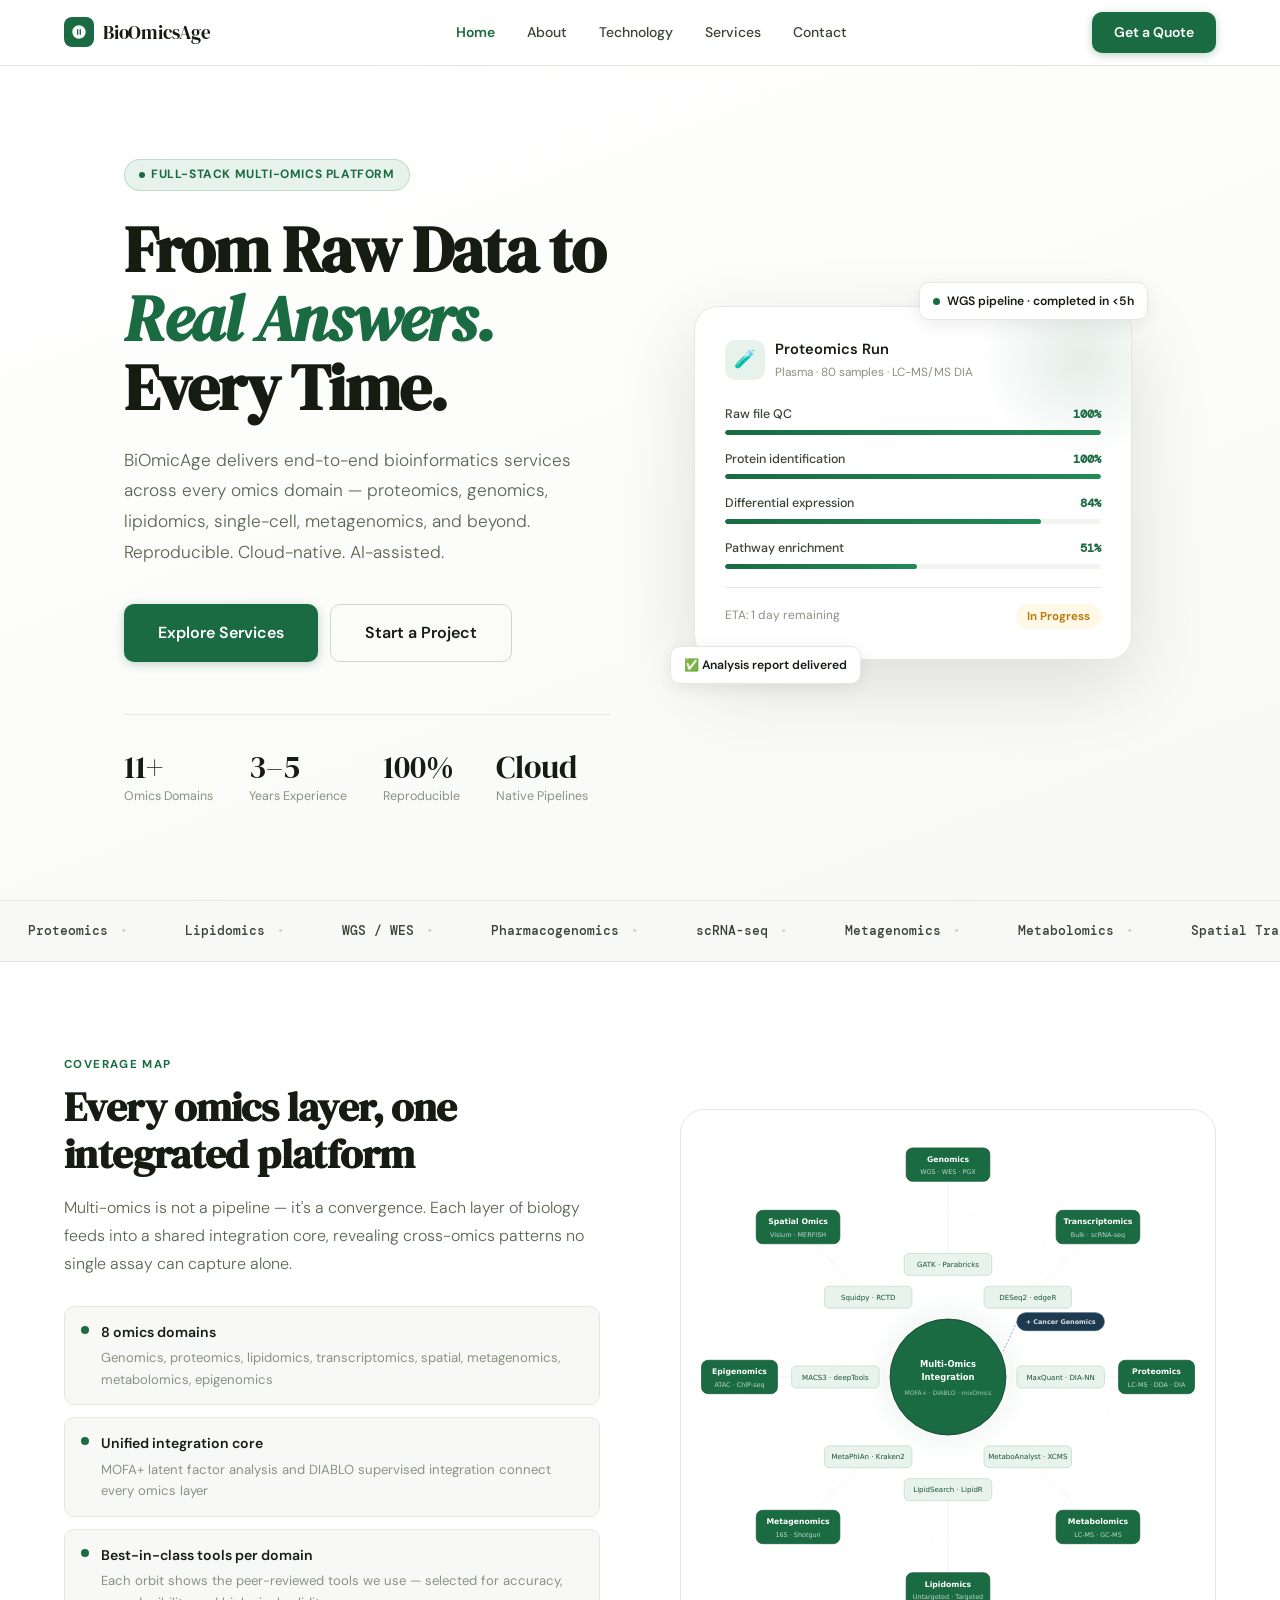
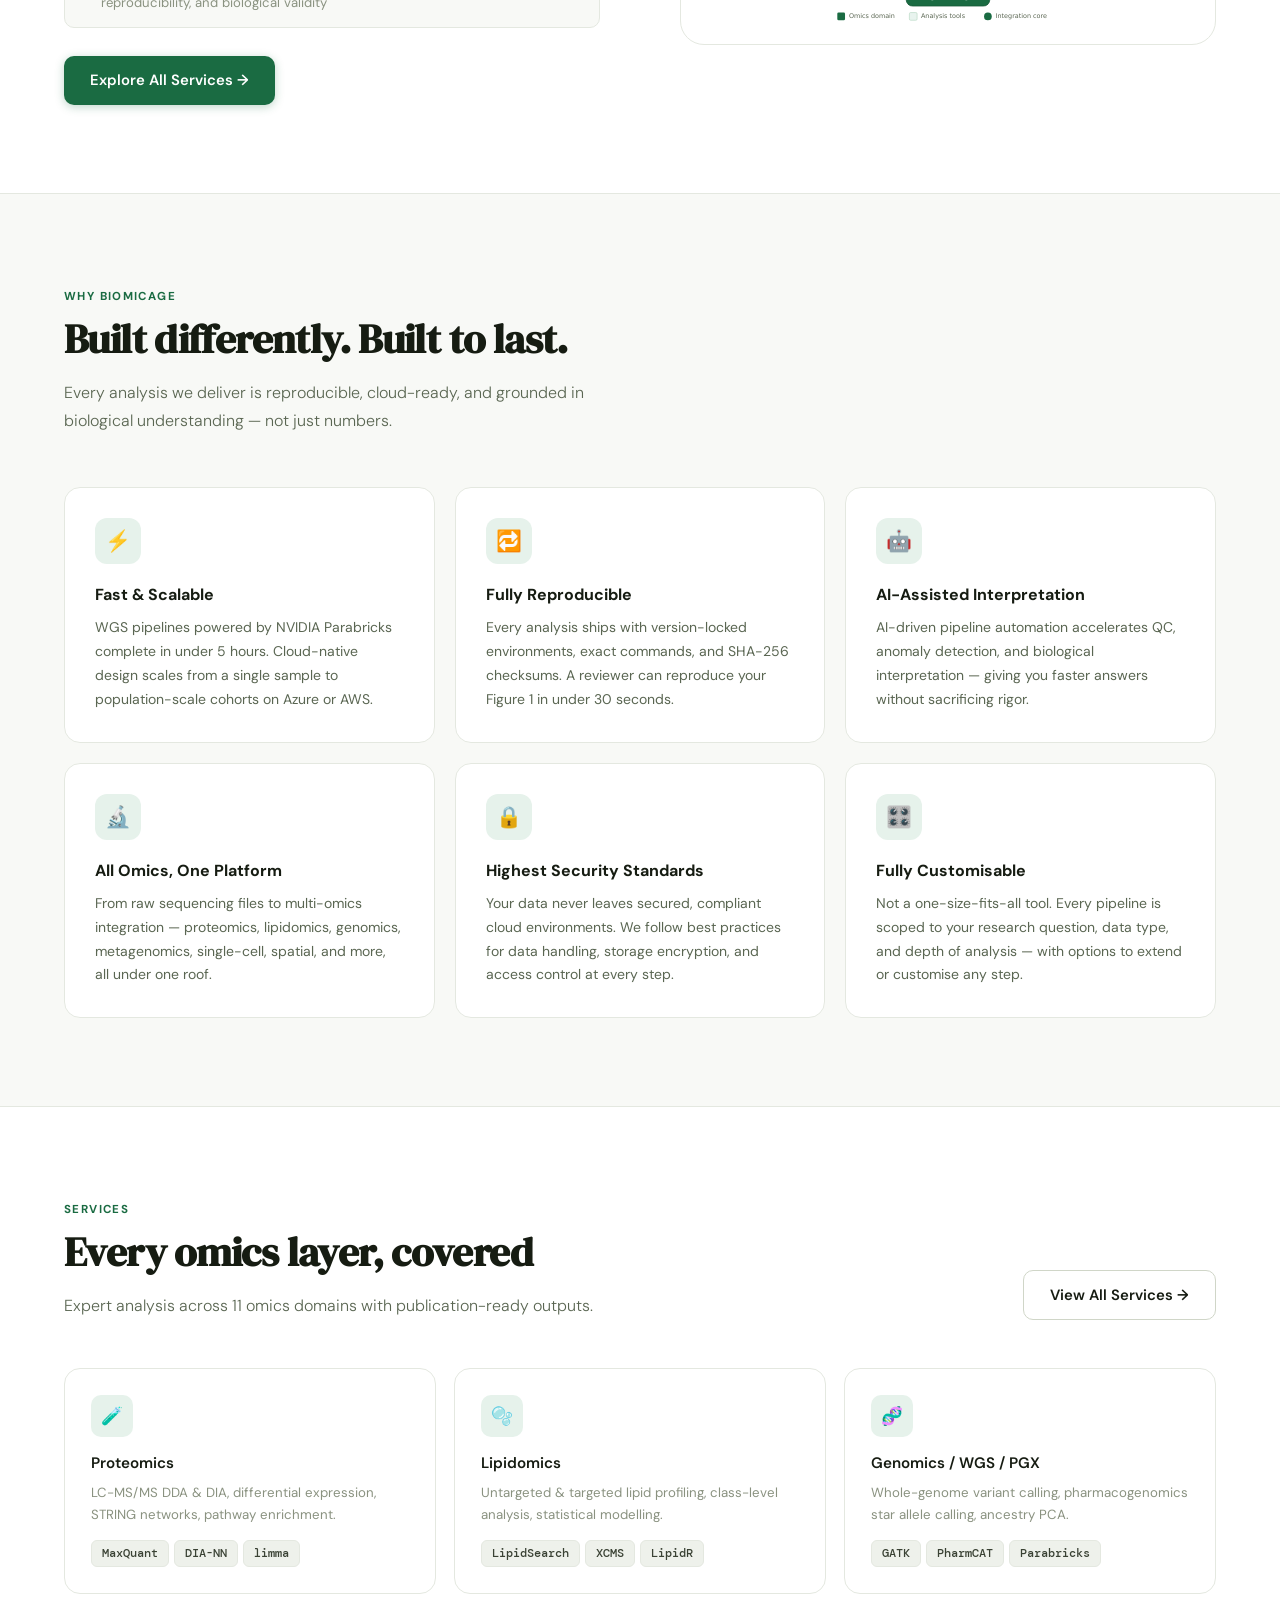
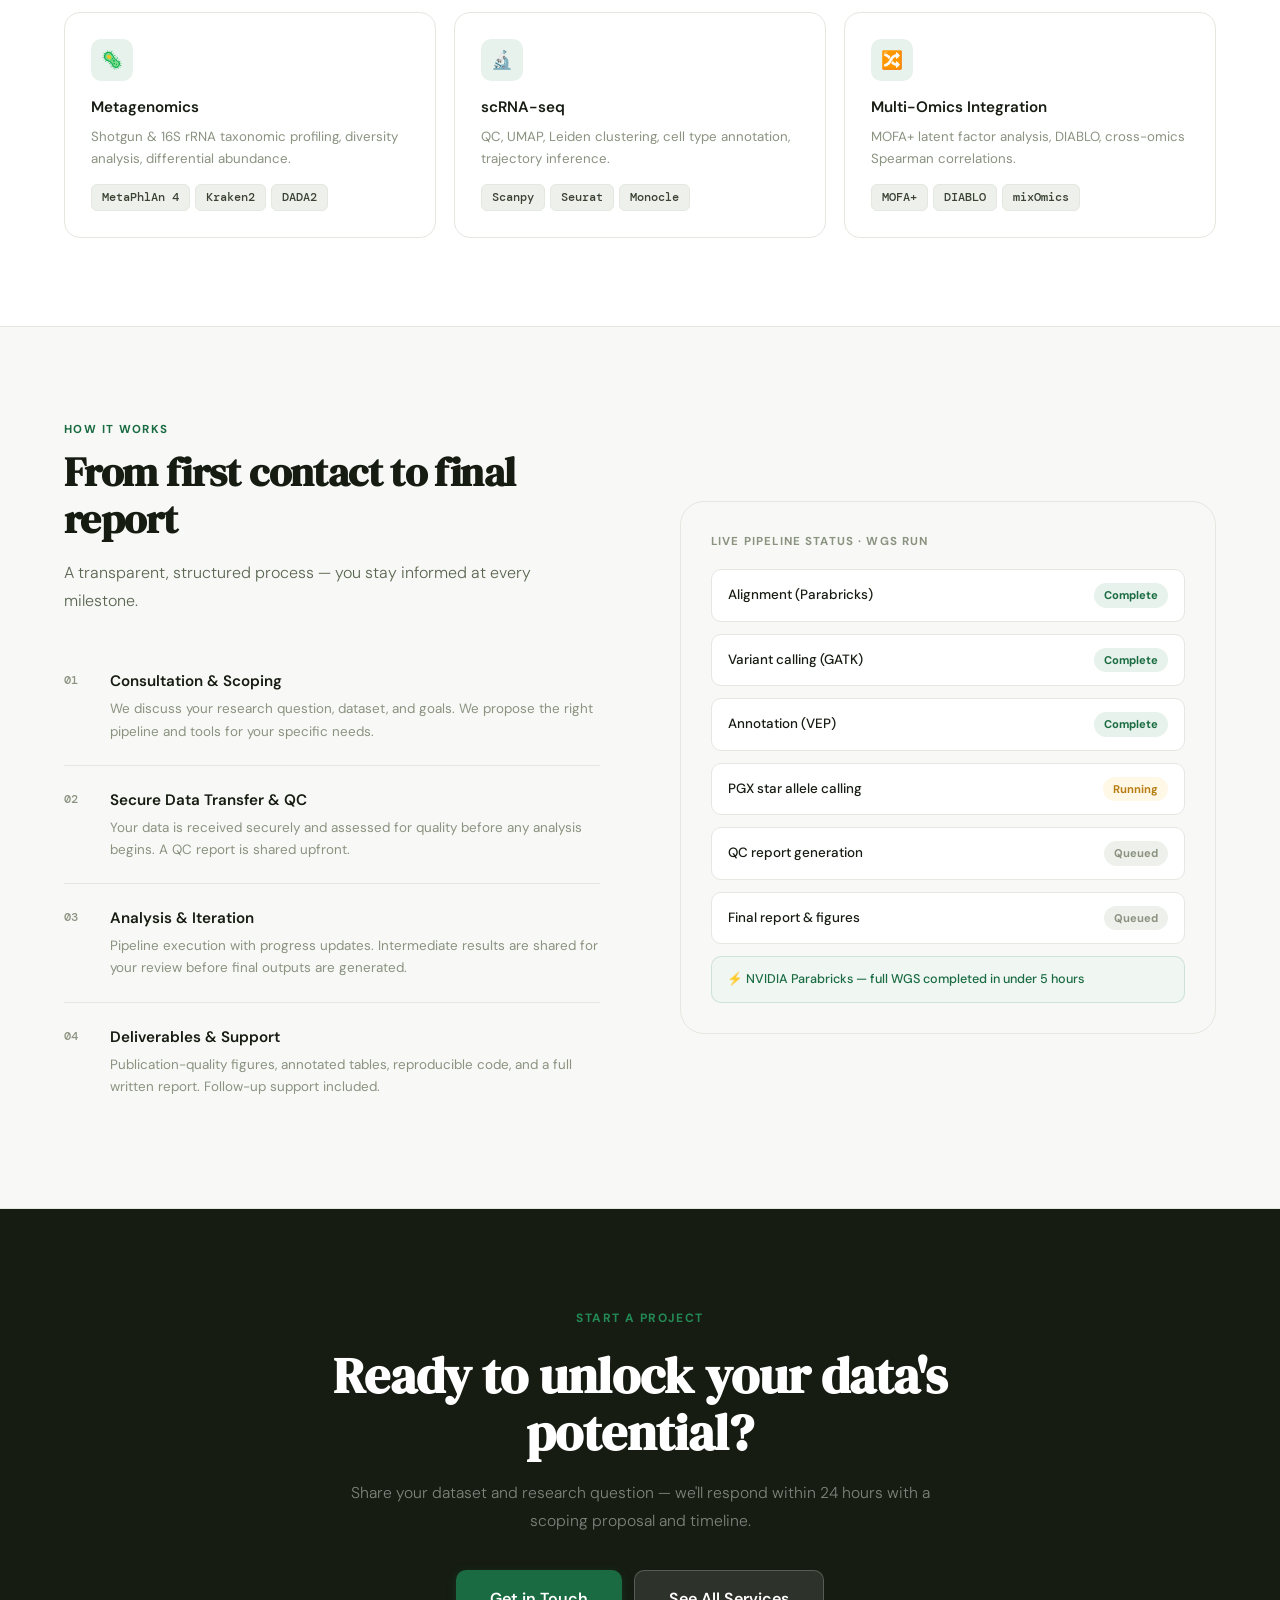
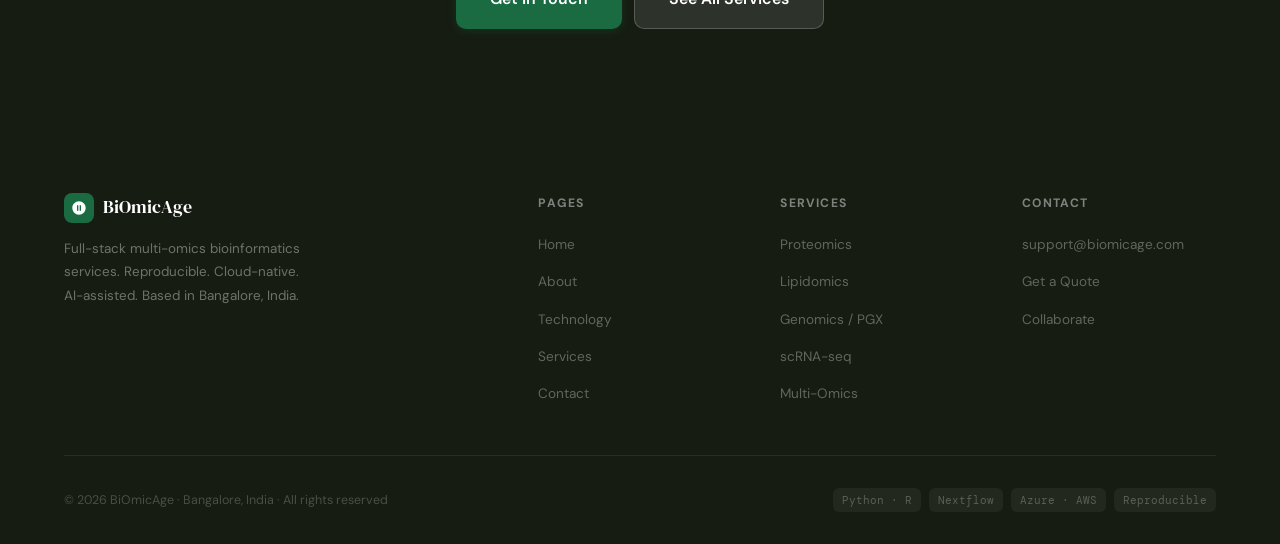
==== commit 378655e7: "Update references from BioOmicsAge to BiOmicAge" ====
--- a/files/index.html
+++ b/files/index.html
@@ -3,7 +3,7 @@
 <head>
 <meta charset="UTF-8"/>
 <meta name="viewport" content="width=device-width, initial-scale=1.0"/>
-<title>BioOmicsAge — From Raw Data to Real Answers. Every Time.</title>
+<title>BiOmicAge — From Raw Data to Real Answers. Every Time.</title>
 <meta name="description" content="BioOmicsAge delivers full-stack multi-omics bioinformatics services — proteomics, lipidomics, genomics, metagenomics, single-cell, and more. Reproducible. Cloud-native. AI-assisted."/>
 <link rel="stylesheet" href="../assets/css/shared.css"/>
 <style>
@@ -276,7 +276,7 @@
     <div class="fade-up">
       <div class="badge" style="margin-bottom:24px;">Full-Stack Multi-Omics Platform</div>
       <h1 class="hero-headline">From Raw Data to <em>Real Answers.</em> Every Time.</h1>
-      <p class="hero-sub">BioOmicsAge delivers end-to-end bioinformatics services across every omics domain — proteomics, genomics, lipidomics, single-cell, metagenomics, and beyond. Reproducible. Cloud-native. AI-assisted.</p>
+      <p class="hero-sub">BiOmicAge delivers end-to-end bioinformatics services across every omics domain — proteomics, genomics, lipidomics, single-cell, metagenomics, and beyond. Reproducible. Cloud-native. AI-assisted.</p>
       <div class="hero-actions">
         <a href="services.html" class="btn btn-primary btn-lg">Explore Services</a>
         <a href="contact.html" class="btn btn-outline btn-lg">Start a Project</a>
@@ -382,7 +382,7 @@
         <a href="services.html" class="btn btn-primary" style="margin-top:28px;">Explore All Services →</a>
       </div>
       <div style="border:1px solid var(--border); border-radius:var(--radius-xl); overflow:visible; background:var(--white); padding:16px;">
-        <img src="../assets/images/omics-constellation.svg" alt="BioOmicsAge Multi-Omics Constellation Diagram — 8 omics domains converging on a multi-omics integration core" style="width:100%; display:block;"/>
+        <img src="../assets/images/omics-constellation.svg" alt="BiOmicAge Multi-Omics Constellation Diagram — 8 omics domains converging on a multi-omics integration core" style="width:100%; display:block;"/>
       </div>
     </div>
   </div>
@@ -391,7 +391,7 @@
 <!-- WHY BIOOMIGSAGE -->
 <section class="section surface">
   <div class="section-inner">
-    <div class="section-label">Why BioOmicsAge</div>
+    <div class="section-label">Why BiOmicAge</div>
     <h2 class="section-title">Built differently. Built to last.</h2>
     <p class="section-sub">Every analysis we deliver is reproducible, cloud-ready, and grounded in biological understanding — not just numbers.</p>
     <div class="why-grid">
@@ -500,7 +500,7 @@
       <div class="footer-brand">
         <div class="footer-brand-logo">
           <div class="nav-logo-mark"><svg viewBox="0 0 24 24"><path d="M12 2C6.48 2 2 6.48 2 12s4.48 10 10 10 10-4.48 10-10S17.52 2 12 2zm-1 14H9V8h2v8zm4 0h-2V8h2v8z"/></svg></div>
-          BioOmicsAge
+          BiOmicAge
         </div>
         <p>Full-stack multi-omics bioinformatics services. Reproducible. Cloud-native. AI-assisted. Based in Bangalore, India.</p>
       </div>
@@ -527,14 +527,14 @@
       <div class="footer-col">
         <h4>Contact</h4>
         <ul>
-          <li><a href="mailto:contact@bioomigsage.com">contact@bioomigsage.com</a></li>
+          <li><a href="mailto:support@biomicage.com">support@biomicage.com</a></li>
           <li><a href="contact.html">Get a Quote</a></li>
           <li><a href="contact.html">Collaborate</a></li>
         </ul>
       </div>
     </div>
     <div class="footer-bottom">
-      <p>© 2026 BioOmicsAge · Bangalore, India · All rights reserved</p>
+      <p>© 2026 BiOmicAge · Bangalore, India · All rights reserved</p>
       <div class="footer-chips">
         <span class="footer-chip">Python · R</span>
         <span class="footer-chip">Nextflow</span>
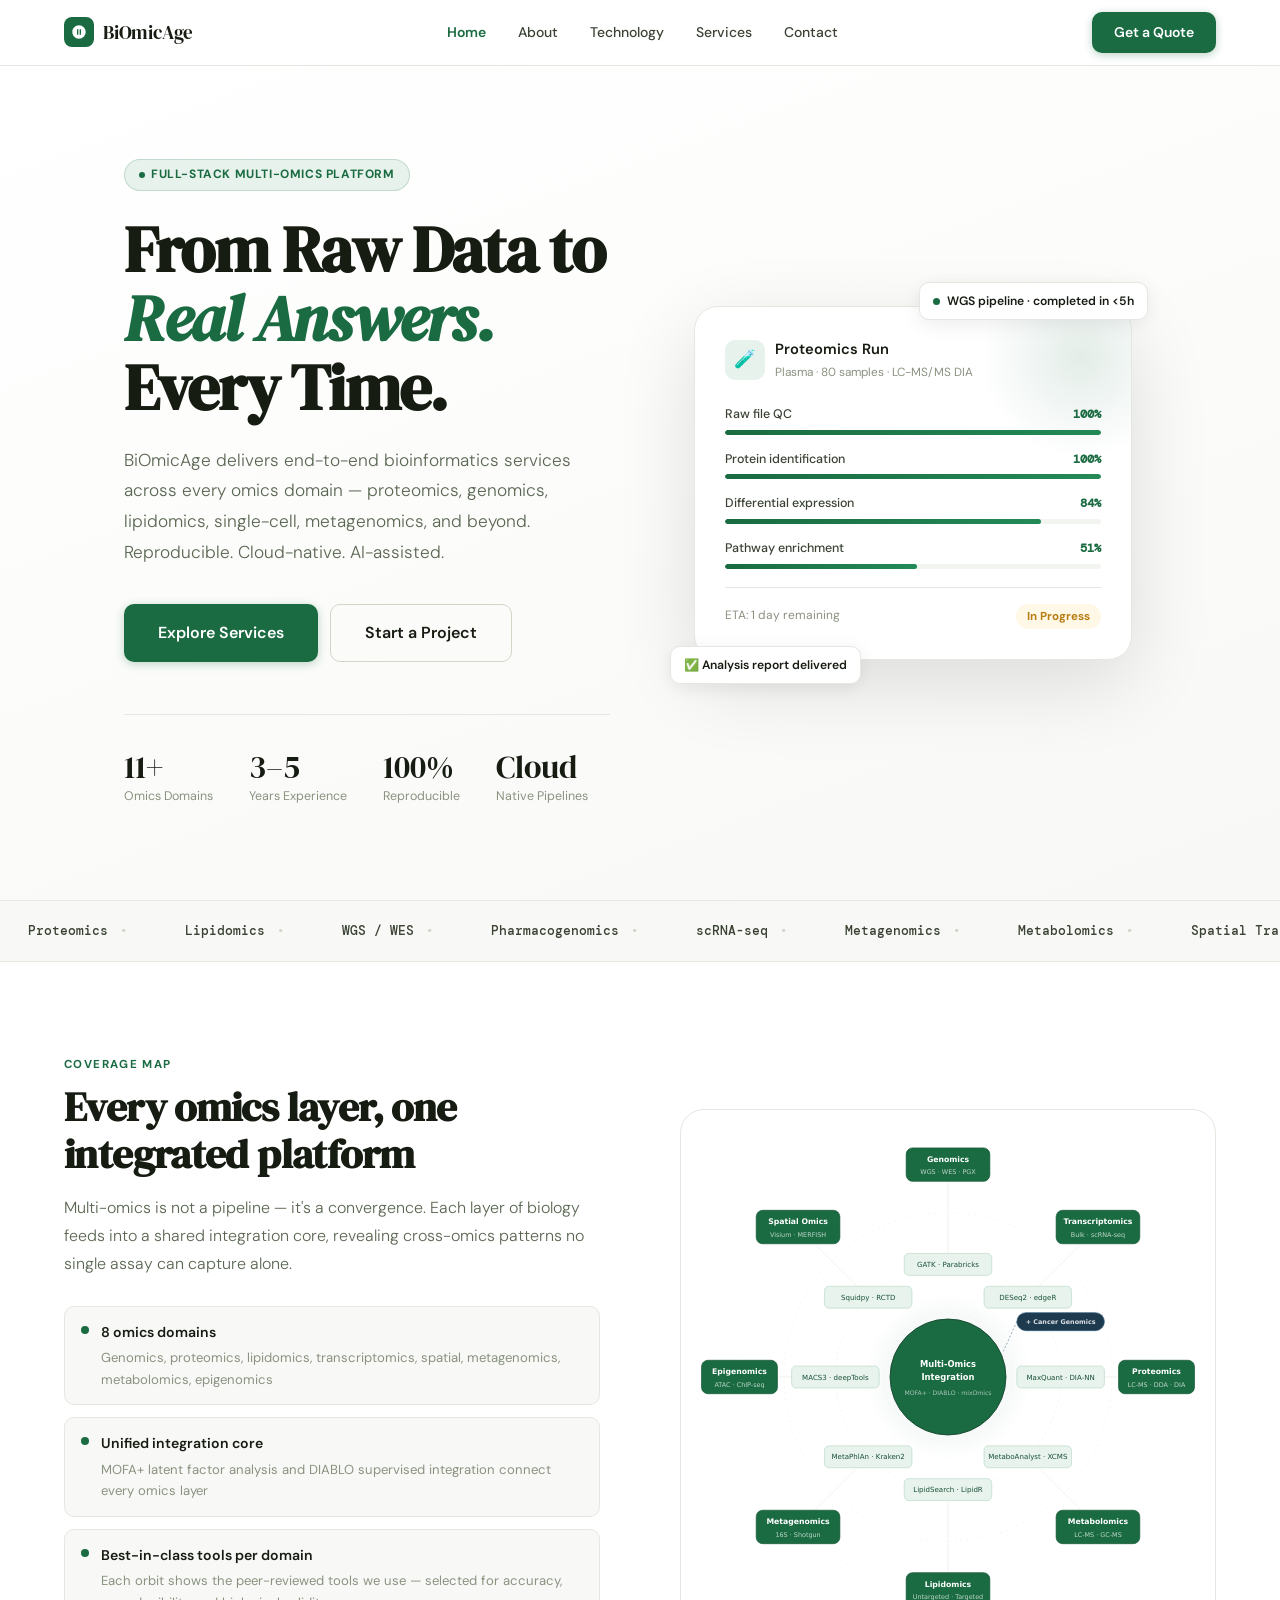
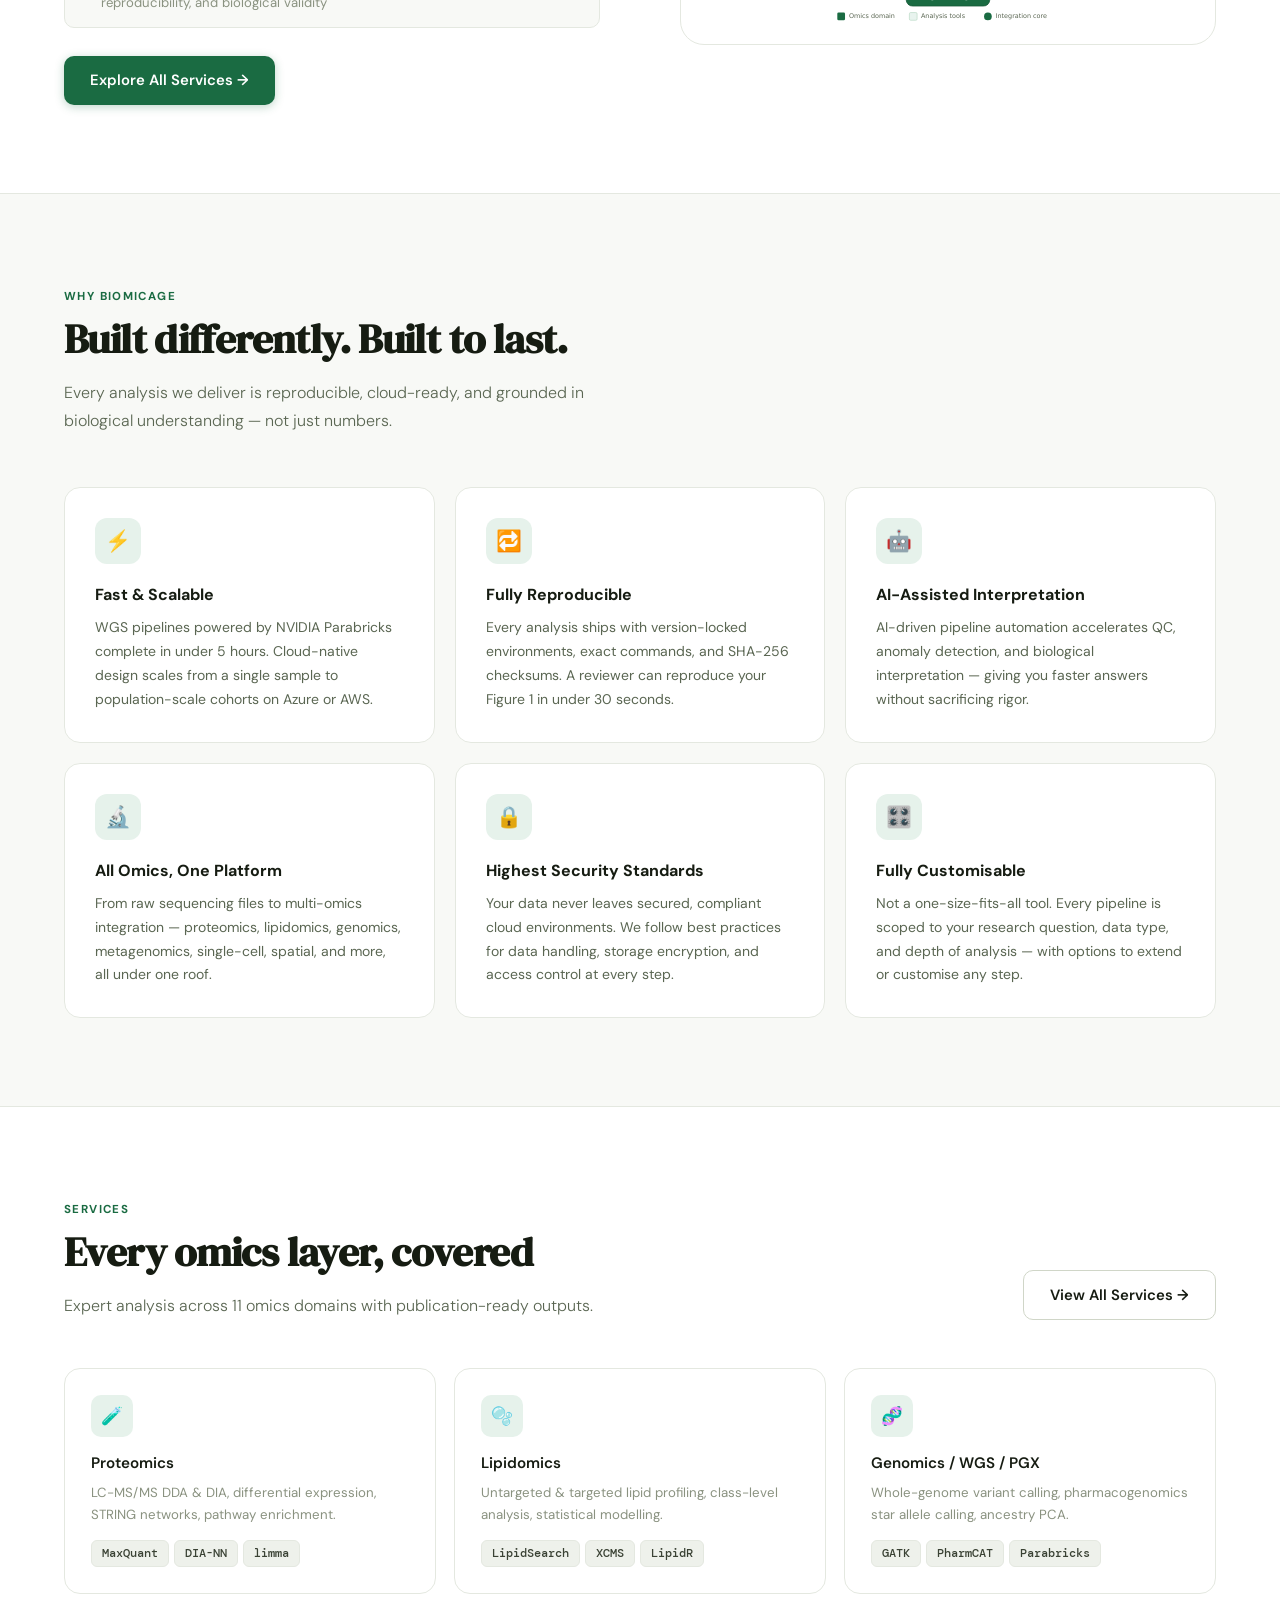
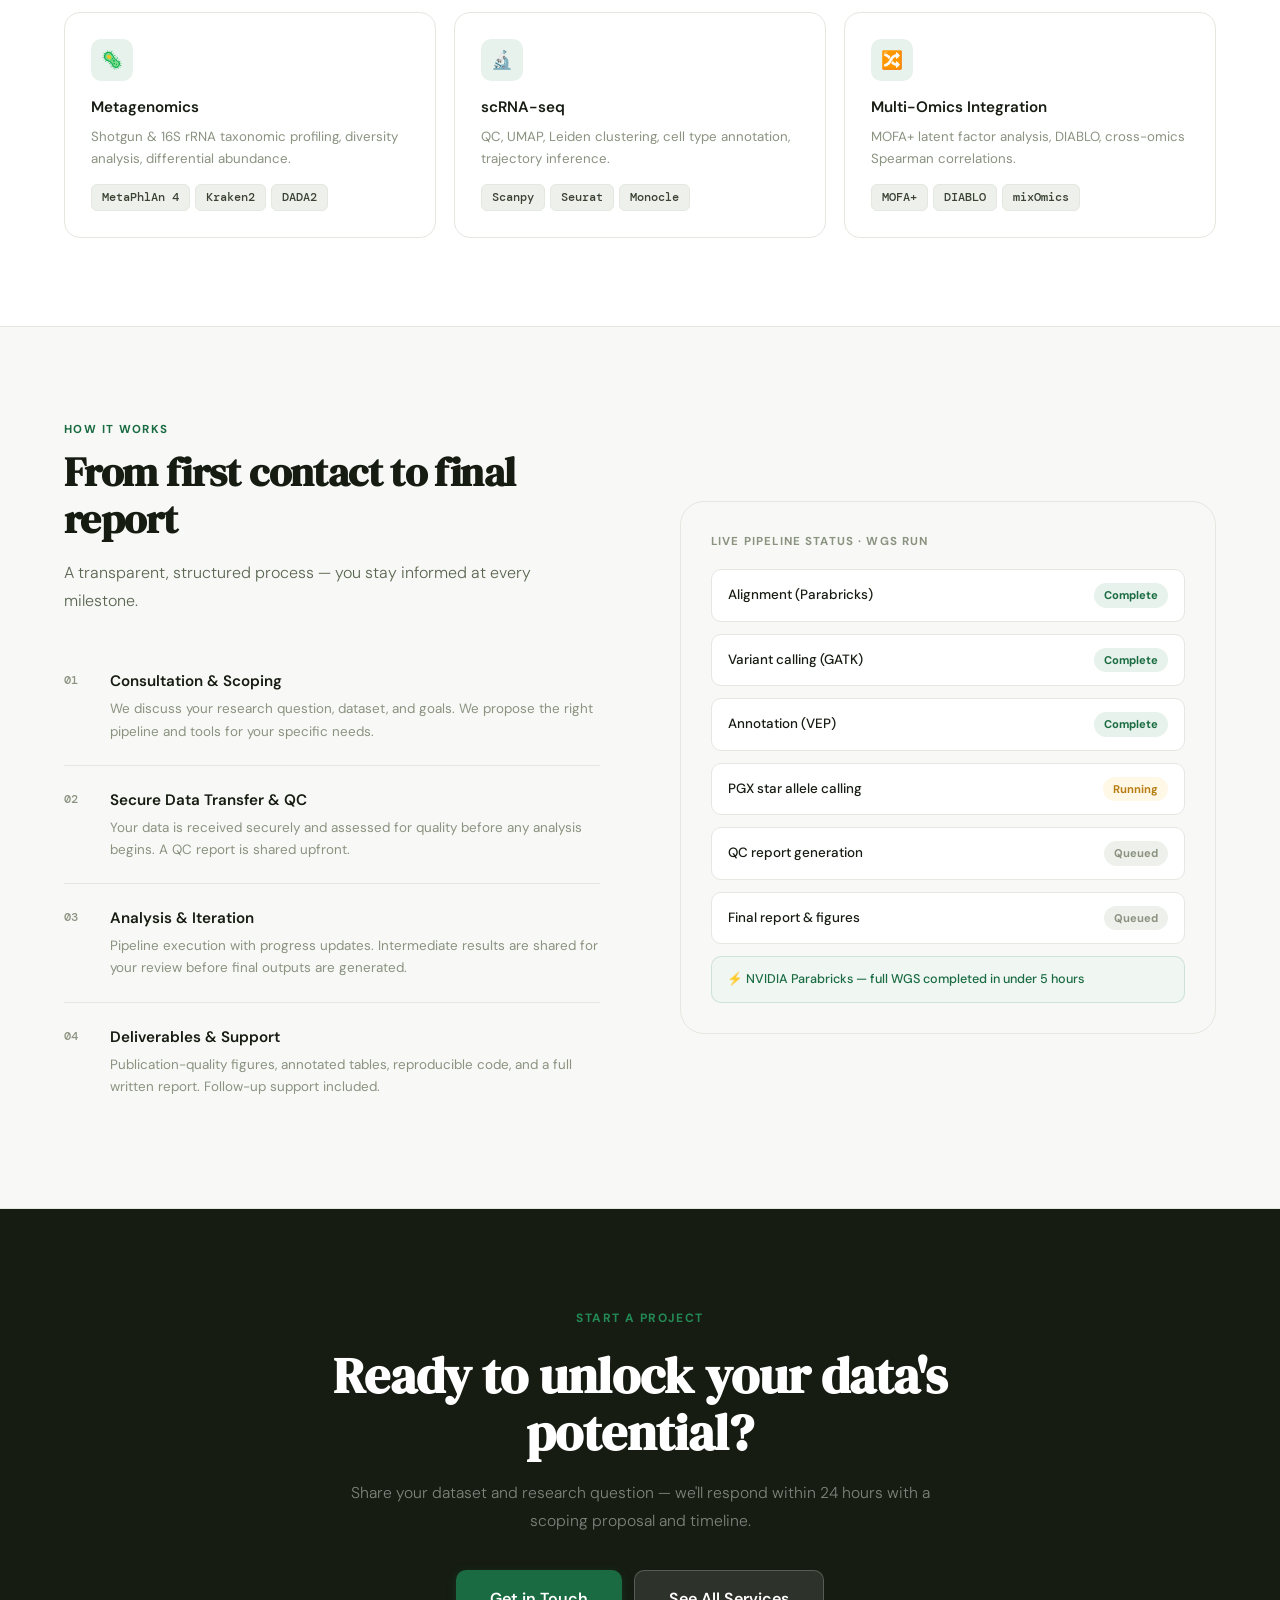
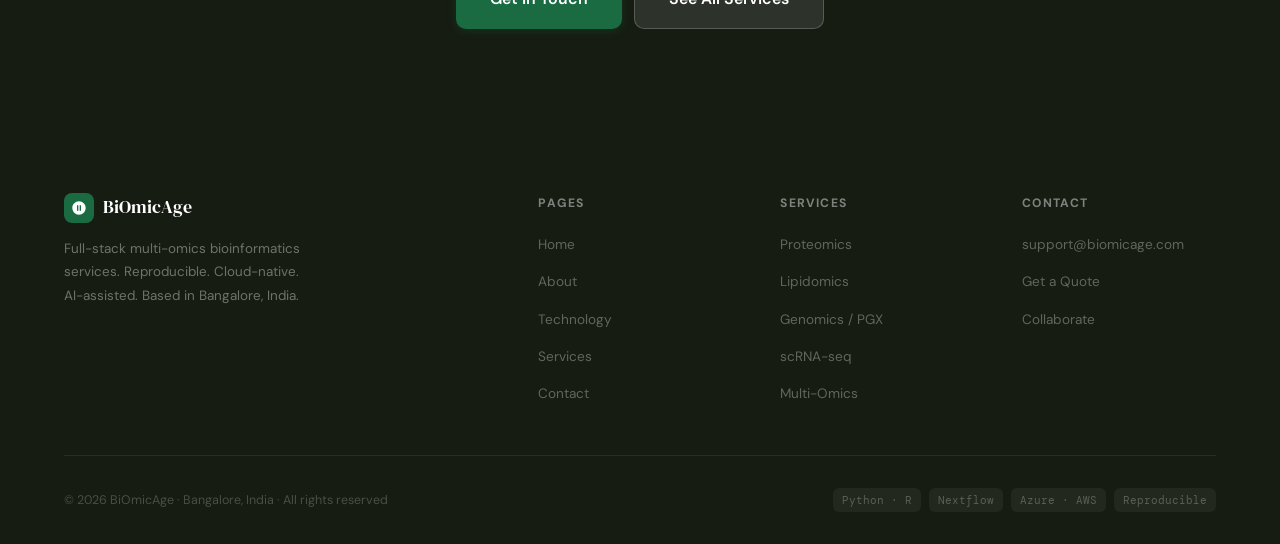
==== commit e27bfb62: "Fix remaining incorrect name variants to BiOmicAge" ====
--- a/files/index.html
+++ b/files/index.html
@@ -4,7 +4,7 @@
 <meta charset="UTF-8"/>
 <meta name="viewport" content="width=device-width, initial-scale=1.0"/>
 <title>BiOmicAge — From Raw Data to Real Answers. Every Time.</title>
-<meta name="description" content="BioOmicsAge delivers full-stack multi-omics bioinformatics services — proteomics, lipidomics, genomics, metagenomics, single-cell, and more. Reproducible. Cloud-native. AI-assisted."/>
+<meta name="description" content="BiOmicAge delivers full-stack multi-omics bioinformatics services — proteomics, lipidomics, genomics, metagenomics, single-cell, and more. Reproducible. Cloud-native. AI-assisted."/>
 <link rel="stylesheet" href="../assets/css/shared.css"/>
 <style>
 /* ── HOME-SPECIFIC ── */
@@ -254,7 +254,7 @@
       <div class="nav-logo-mark">
         <svg viewBox="0 0 24 24"><path d="M12 2C6.48 2 2 6.48 2 12s4.48 10 10 10 10-4.48 10-10S17.52 2 12 2zm-1 14H9V8h2v8zm4 0h-2V8h2v8z"/></svg>
       </div>
-      BioOmicsAge
+      BiOmicAge
     </a>
     <ul class="nav-links">
       <li><a href="index.html" class="active">Home</a></li>
--- a/assets/css/shared.css
+++ b/assets/css/shared.css
@@ -1,5 +1,5 @@
 /* ═══════════════════════════════════════════
-   BioOmicsAge — Shared Stylesheet
+   BiOmicAge — Shared Stylesheet
    Clean white · Green accent · DM fonts
    ═══════════════════════════════════════════ */
 
